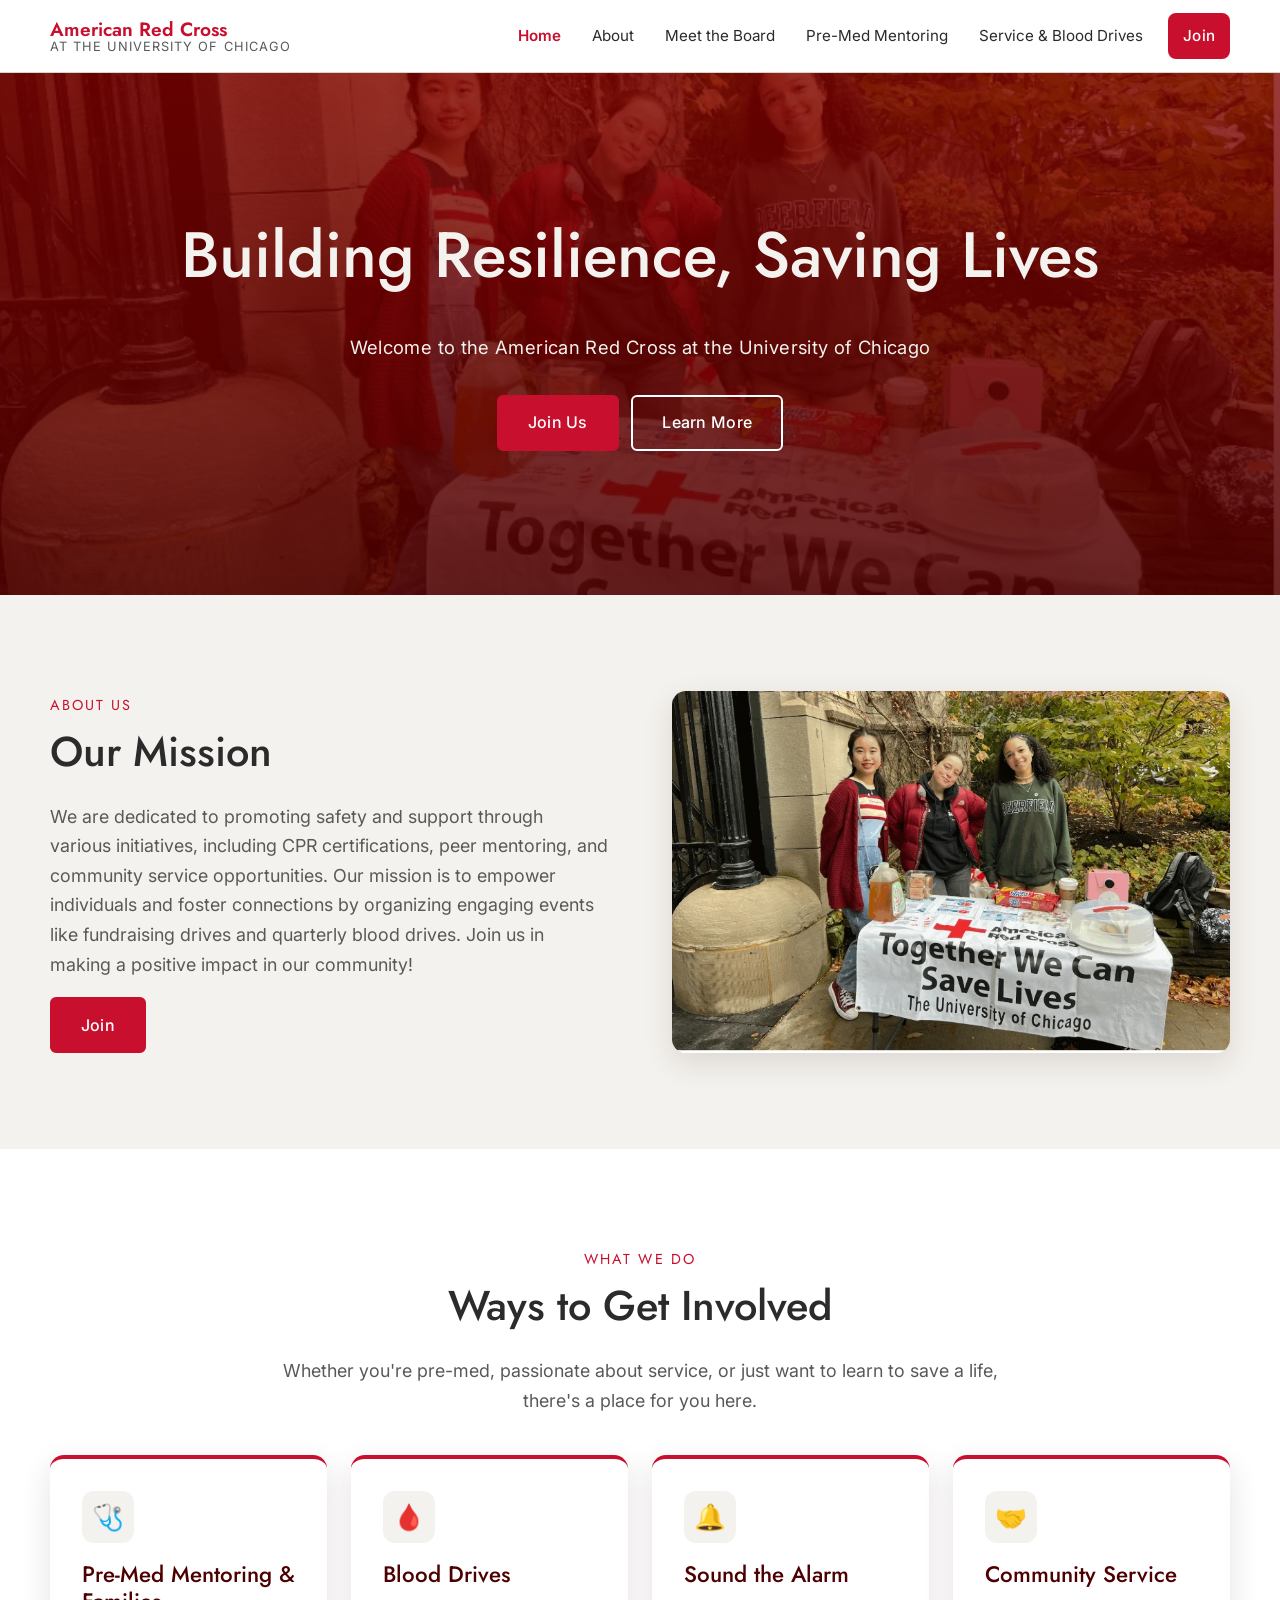
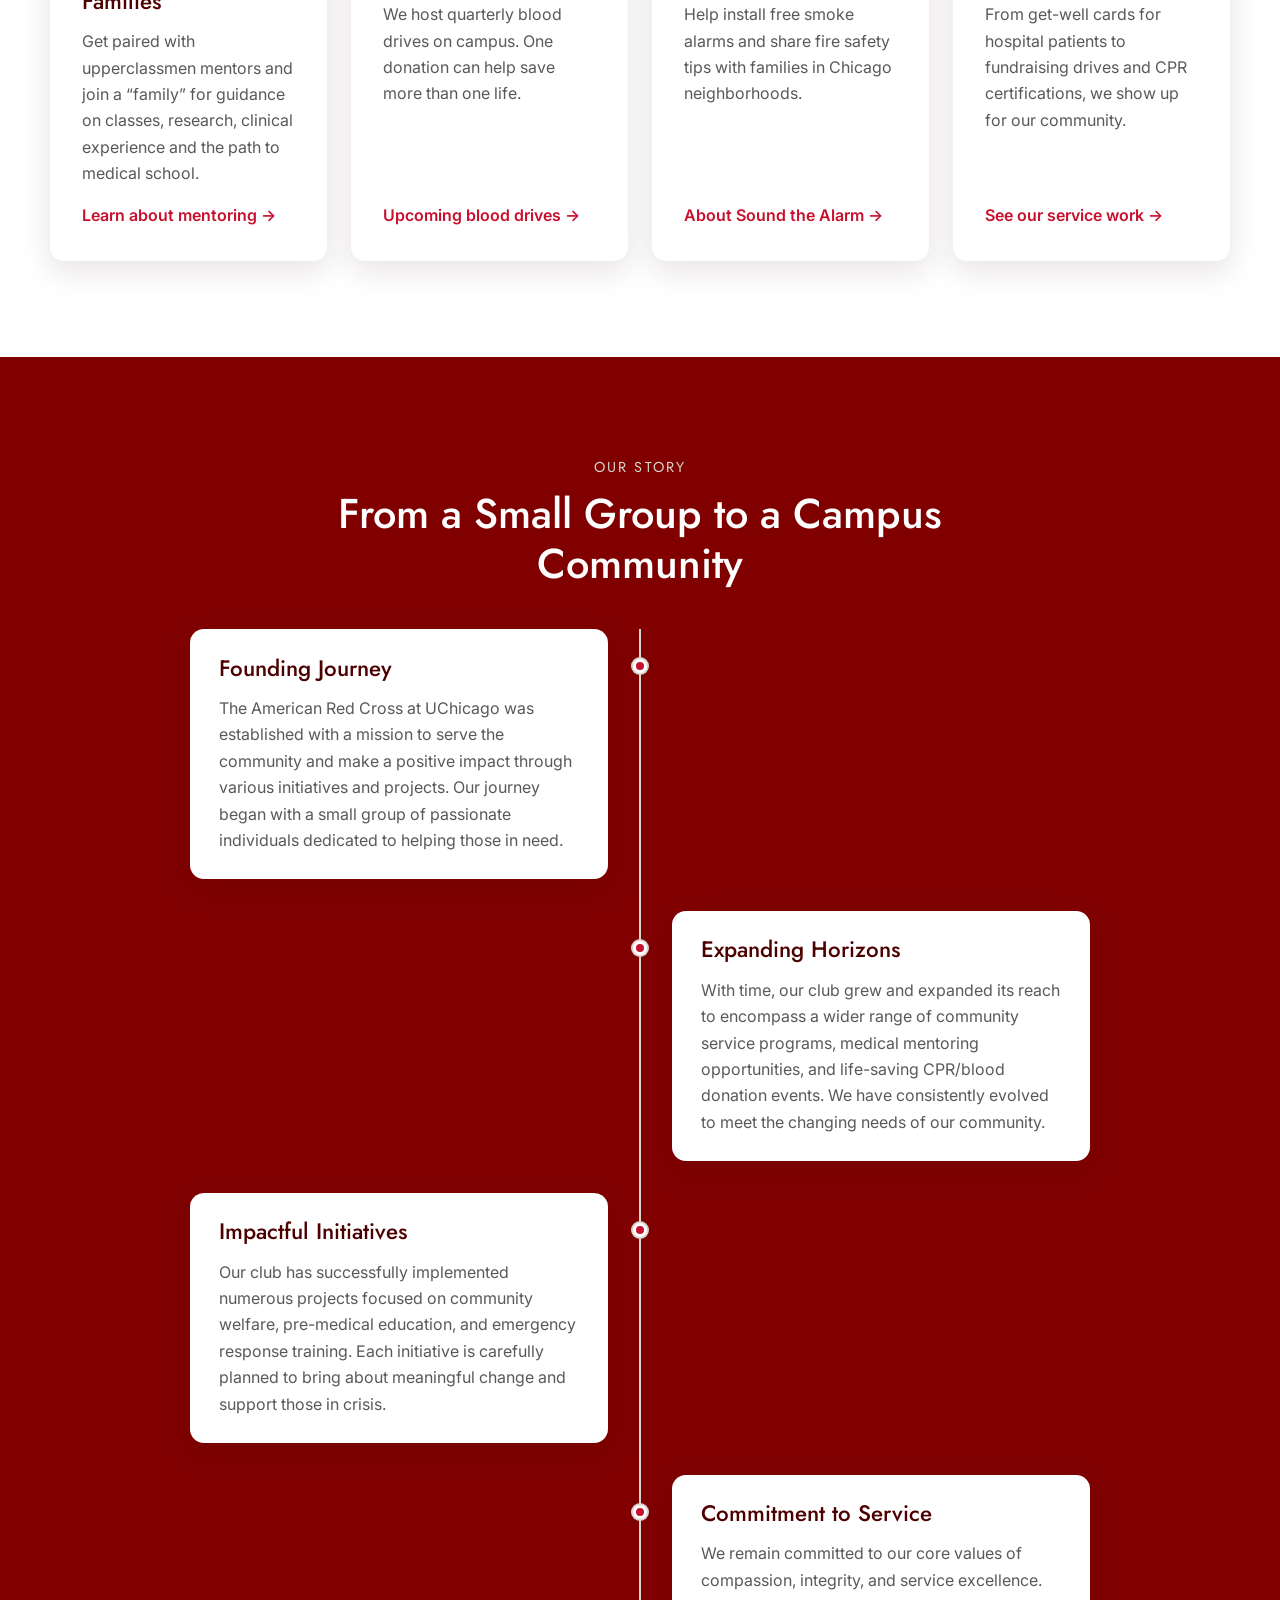
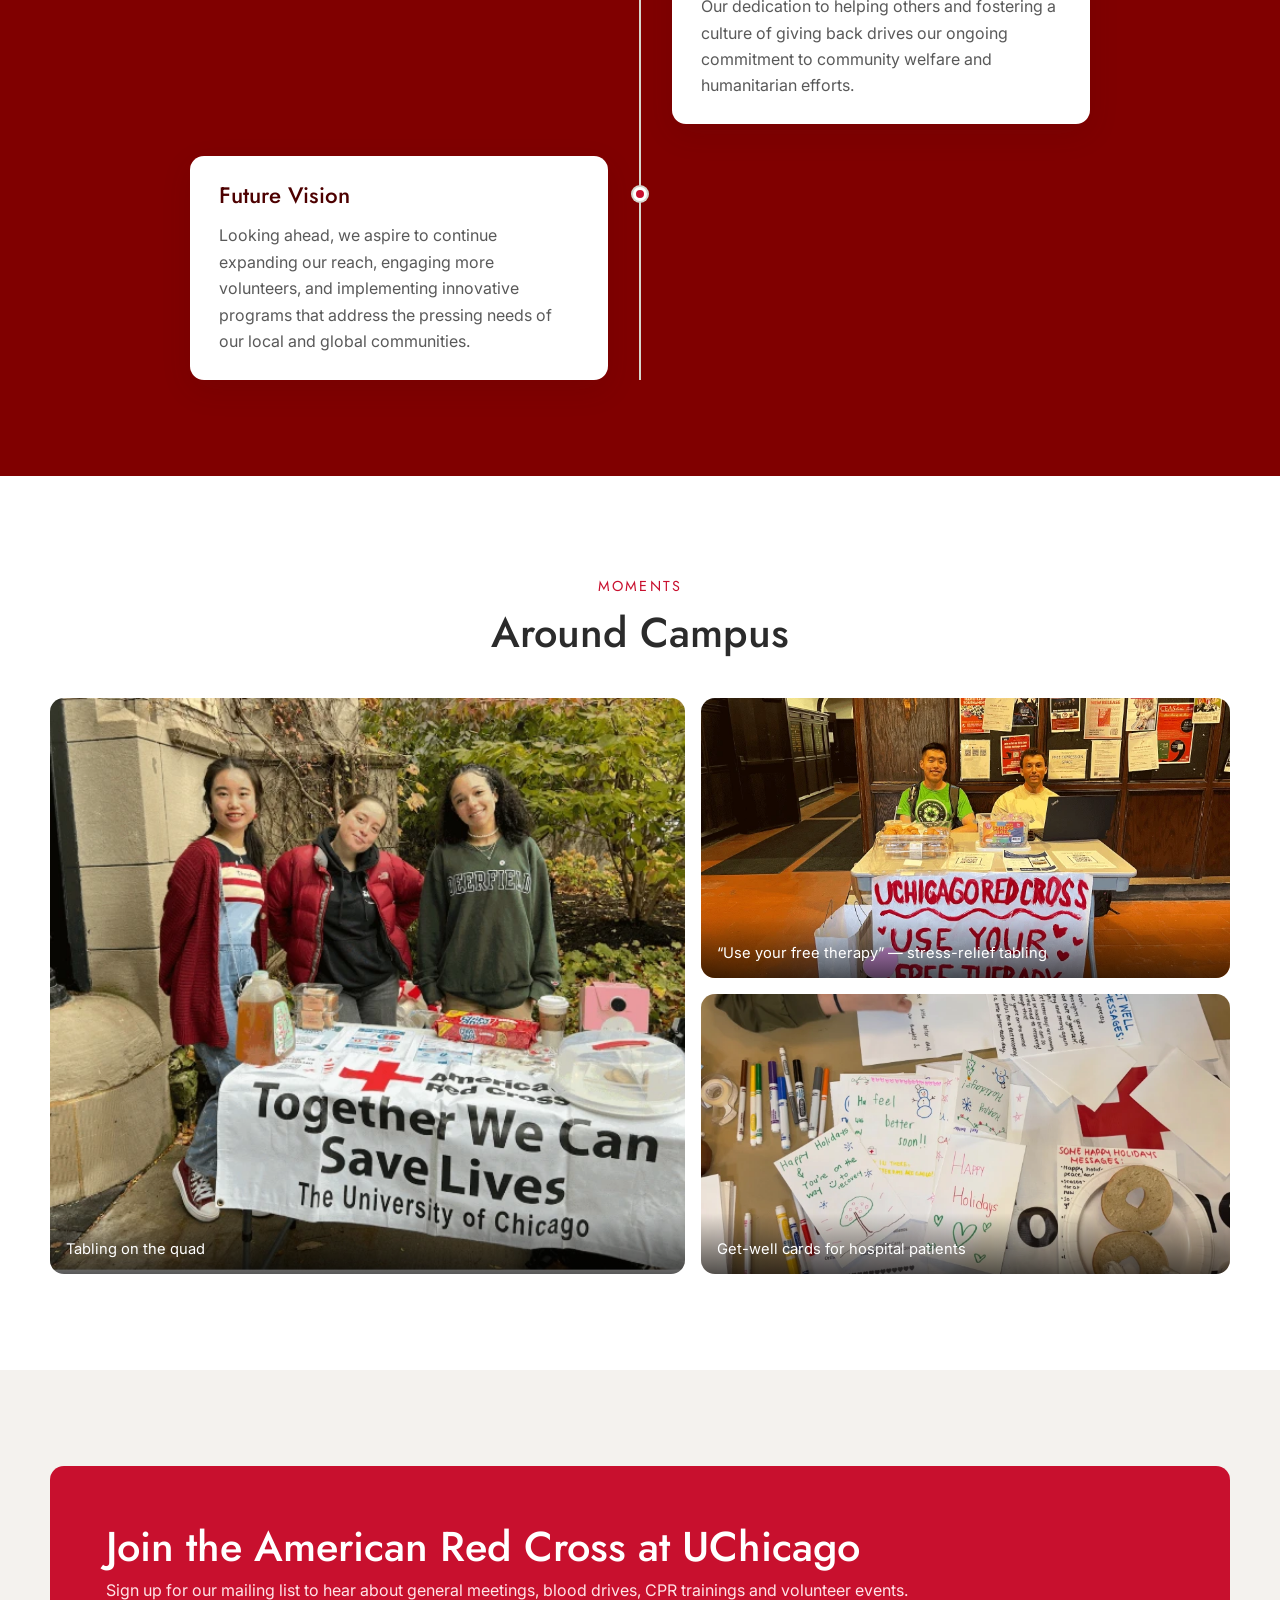
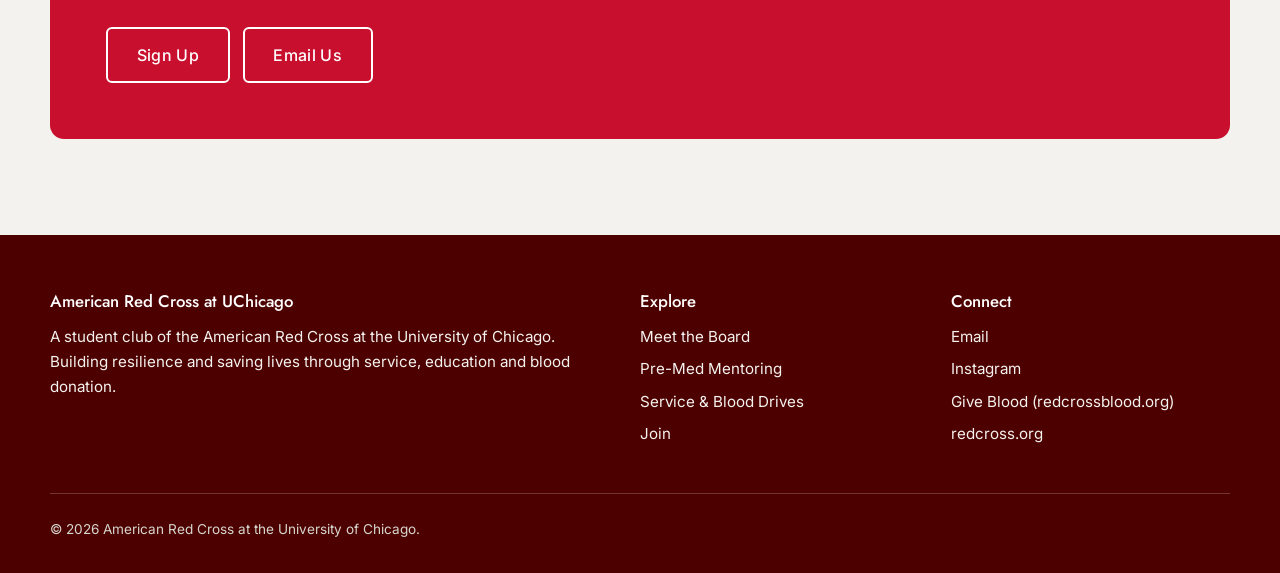
==== index.html @ e0be5a5a "Add American Red Cross at UChicago website Static multi-page site (home, meet the board, pre-med men" ====
<!DOCTYPE html>
<html lang="en">
<head>
  <meta charset="UTF-8" />
  <meta name="viewport" content="width=device-width, initial-scale=1.0" />
  <title>American Red Cross at UChicago | Building Resilience, Saving Lives</title>
  <meta name="description" content="The American Red Cross club at the University of Chicago: CPR certifications, pre-med mentoring, community service, blood drives and Sound the Alarm." />
  <link rel="preconnect" href="https://fonts.googleapis.com" />
  <link rel="preconnect" href="https://fonts.gstatic.com" crossorigin />
  <link href="https://fonts.googleapis.com/css2?family=Inter:wght@400;500;600;700&family=Jost:wght@400;500;600&display=swap" rel="stylesheet" />
  <link rel="stylesheet" href="assets/css/styles.css" />
</head>
<body>
  <a class="skip-link" href="#main">Skip to content</a>

  <header class="site-header">
    <nav class="container nav" aria-label="Main">
      <a class="brand" href="index.html">
        <span class="brand-top">American Red Cross</span>
        <span class="brand-bottom">at the University of Chicago</span>
      </a>
      <button class="nav-toggle" aria-expanded="false" aria-controls="nav-links" aria-label="Open menu">☰</button>
      <ul class="nav-links" id="nav-links">
        <li><a href="index.html" aria-current="page">Home</a></li>
        <li><a href="index.html#about">About</a></li>
        <li><a href="board.html">Meet the Board</a></li>
        <li><a href="mentoring.html">Pre-Med Mentoring</a></li>
        <li><a href="service.html">Service &amp; Blood Drives</a></li>
        <li><a class="btn" href="index.html#join">Join</a></li>
      </ul>
    </nav>
  </header>

  <main id="main">
    <!-- Hero -->
    <section class="hero">
      <div class="container">
        <h1>Building Resilience, Saving Lives</h1>
        <p>Welcome to the American Red Cross at the University of Chicago</p>
        <div class="btn-row">
          <a class="btn" href="#join">Join Us</a>
          <a class="btn btn-outline" href="#about">Learn More</a>
        </div>
      </div>
    </section>

    <!-- About / mission -->
    <section class="section section-cream" id="about">
      <div class="container split">
        <div class="reveal">
          <span class="eyebrow">About Us</span>
          <h2>Our Mission</h2>
          <p class="lead">
            We are dedicated to promoting safety and support through various initiatives, including
            CPR certifications, peer mentoring, and community service opportunities. Our mission is to
            empower individuals and foster connections by organizing engaging events like fundraising
            drives and quarterly blood drives. Join us in making a positive impact in our community!
          </p>
          <a class="btn" href="#join">Join</a>
        </div>
        <img class="photo reveal" src="assets/img/save-lives-table.webp"
             alt="Three club members smiling behind a table with a 'Together We Can Save Lives, The University of Chicago' Red Cross banner"
             width="820" height="526" />
      </div>
    </section>

    <!-- What we do -->
    <section class="section">
      <div class="container">
        <div class="section-head center reveal">
          <span class="eyebrow">What We Do</span>
          <h2>Ways to Get Involved</h2>
          <p class="lead">Whether you're pre-med, passionate about service, or just want to learn to save a life, there's a place for you here.</p>
        </div>
        <div class="cards">
          <article class="card reveal">
            <div class="card-icon" aria-hidden="true">🩺</div>
            <h3>Pre-Med Mentoring &amp; Families</h3>
            <p>Get paired with upperclassmen mentors and join a “family” for guidance on classes, research, clinical experience and the path to medical school.</p>
            <a class="card-link" href="mentoring.html">Learn about mentoring</a>
          </article>
          <article class="card reveal">
            <div class="card-icon" aria-hidden="true">🩸</div>
            <h3>Blood Drives</h3>
            <p>We host quarterly blood drives on campus. One donation can help save more than one life.</p>
            <a class="card-link" href="service.html#blood-drives">Upcoming blood drives</a>
          </article>
          <article class="card reveal">
            <div class="card-icon" aria-hidden="true">🔔</div>
            <h3>Sound the Alarm</h3>
            <p>Help install free smoke alarms and share fire safety tips with families in Chicago neighborhoods.</p>
            <a class="card-link" href="service.html#sound-the-alarm">About Sound the Alarm</a>
          </article>
          <article class="card reveal">
            <div class="card-icon" aria-hidden="true">🤝</div>
            <h3>Community Service</h3>
            <p>From get-well cards for hospital patients to fundraising drives and CPR certifications, we show up for our community.</p>
            <a class="card-link" href="service.html#community-service">See our service work</a>
          </article>
        </div>
      </div>
    </section>

    <!-- Story timeline -->
    <section class="section section-maroon">
      <div class="container">
        <div class="section-head center reveal">
          <span class="eyebrow">Our Story</span>
          <h2>From a Small Group to a Campus Community</h2>
        </div>
        <div class="timeline">
          <article class="timeline-item reveal">
            <h3>Founding Journey</h3>
            <p>The American Red Cross at UChicago was established with a mission to serve the community and make a positive impact through various initiatives and projects. Our journey began with a small group of passionate individuals dedicated to helping those in need.</p>
          </article>
          <article class="timeline-item reveal">
            <h3>Expanding Horizons</h3>
            <p>With time, our club grew and expanded its reach to encompass a wider range of community service programs, medical mentoring opportunities, and life-saving CPR/blood donation events. We have consistently evolved to meet the changing needs of our community.</p>
          </article>
          <article class="timeline-item reveal">
            <h3>Impactful Initiatives</h3>
            <p>Our club has successfully implemented numerous projects focused on community welfare, pre-medical education, and emergency response training. Each initiative is carefully planned to bring about meaningful change and support those in crisis.</p>
          </article>
          <article class="timeline-item reveal">
            <h3>Commitment to Service</h3>
            <p>We remain committed to our core values of compassion, integrity, and service excellence. Our dedication to helping others and fostering a culture of giving back drives our ongoing commitment to community welfare and humanitarian efforts.</p>
          </article>
          <article class="timeline-item reveal">
            <h3>Future Vision</h3>
            <p>Looking ahead, we aspire to continue expanding our reach, engaging more volunteers, and implementing innovative programs that address the pressing needs of our local and global communities.</p>
          </article>
        </div>
      </div>
    </section>

    <!-- Gallery -->
    <section class="section">
      <div class="container">
        <div class="section-head center reveal">
          <span class="eyebrow">Moments</span>
          <h2>Around Campus</h2>
        </div>
        <div class="gallery reveal">
          <figure>
            <img src="assets/img/save-lives-table.webp" alt="Club members tabling outside on the quad with a Red Cross banner" loading="lazy" width="820" height="526" />
            <figcaption>Tabling on the quad</figcaption>
          </figure>
          <figure>
            <img src="assets/img/free-therapy-table.webp" alt="Two members at a table with a hand-painted 'UChicago Red Cross: Use Your Free Therapy' sign" loading="lazy" width="786" height="596" />
            <figcaption>“Use your free therapy” — stress-relief tabling</figcaption>
          </figure>
          <figure>
            <img src="assets/img/get-well-cards.webp" alt="Handmade get-well and happy holidays cards spread across a table with markers" loading="lazy" width="794" height="592" />
            <figcaption>Get-well cards for hospital patients</figcaption>
          </figure>
        </div>
      </div>
    </section>

    <!-- Join -->
    <section class="section section-cream" id="join">
      <div class="container">
        <div class="cta reveal">
          <div>
            <h2>Join the American Red Cross at UChicago</h2>
            <p>Sign up for our mailing list to hear about general meetings, blood drives, CPR trainings and volunteer events.</p>
          </div>
          <div class="btn-row">
            <!-- TODO: replace # with your sign-up form link (e.g. Google Form) -->
            <a class="btn btn-outline" href="#">Sign Up</a>
            <!-- TODO: replace with your club email -->
            <a class="btn btn-outline" href="mailto:CLUB-EMAIL@uchicago.edu">Email Us</a>
          </div>
        </div>
      </div>
    </section>
  </main>

  <footer class="site-footer">
    <div class="container">
      <div class="footer-grid">
        <div>
          <h4>American Red Cross at UChicago</h4>
          <p>A student club of the American Red Cross at the University of Chicago. Building resilience and saving lives through service, education and blood donation.</p>
        </div>
        <div>
          <h4>Explore</h4>
          <ul>
            <li><a href="board.html">Meet the Board</a></li>
            <li><a href="mentoring.html">Pre-Med Mentoring</a></li>
            <li><a href="service.html">Service &amp; Blood Drives</a></li>
            <li><a href="index.html#join">Join</a></li>
          </ul>
        </div>
        <div>
          <h4>Connect</h4>
          <ul>
            <!-- TODO: fill in your real links -->
            <li><a href="mailto:CLUB-EMAIL@uchicago.edu">Email</a></li>
            <li><a href="https://www.instagram.com/">Instagram</a></li>
            <li><a href="https://www.redcrossblood.org/">Give Blood (redcrossblood.org)</a></li>
            <li><a href="https://www.redcross.org/">redcross.org</a></li>
          </ul>
        </div>
      </div>
      <div class="footer-bottom">
        © <span id="year"></span> American Red Cross at the University of Chicago.
      </div>
    </div>
  </footer>

  <script src="assets/js/main.js"></script>
</body>
</html>
---- assets/css/styles.css ----
/* ==========================================================================
   American Red Cross at UChicago — site styles
   Palette: UChicago maroon + American Red Cross red on warm neutrals
   ========================================================================== */

:root {
  /* American Red Cross red (slightly deepened from #ED1B2E so white text passes WCAG AA) */
  --red: #c8102e;
  --red-dark: #9e0b22;
  /* UChicago maroon (#800000) and neutrals */
  --maroon: #800000;
  --maroon-dark: #4d0000;
  --cream: #f4f2ee;
  --stone: #d6d6ce;
  --ink: #2b2b2b;
  --muted: #595959;
  --white: #ffffff;

  --font-head: "Jost", "Futura", "Century Gothic", system-ui, sans-serif;
  --font-body: "Inter", system-ui, -apple-system, "Segoe UI", sans-serif;

  --max: 1180px;
  --radius: 14px;
  --shadow: 0 10px 30px rgba(60, 20, 20, 0.12);
}

*,
*::before,
*::after { box-sizing: border-box; }

html { scroll-behavior: smooth; }

body {
  margin: 0;
  font-family: var(--font-body);
  color: var(--ink);
  background: var(--white);
  line-height: 1.65;
  -webkit-font-smoothing: antialiased;
}

img { max-width: 100%; display: block; }

a { color: var(--red); }
a:hover { color: var(--red-dark); }

h1, h2, h3, h4 {
  font-family: var(--font-head);
  font-weight: 500;
  line-height: 1.2;
  margin: 0 0 0.6em;
}

h1 { font-size: clamp(2.3rem, 5.5vw, 4rem); }
h2 { font-size: clamp(1.8rem, 3.6vw, 2.6rem); }
h3 { font-size: 1.4rem; }

p { margin: 0 0 1em; }

.container {
  width: min(100% - 2.5rem, var(--max));
  margin-inline: auto;
}

.skip-link {
  position: absolute;
  left: -999px;
  top: 0;
  background: var(--red);
  color: var(--white);
  padding: 0.6rem 1rem;
  z-index: 100;
}
.skip-link:focus { left: 1rem; }

/* ---------- Header / nav ---------- */

.site-header {
  position: sticky;
  top: 0;
  z-index: 50;
  background: rgba(255, 255, 255, 0.96);
  backdrop-filter: blur(8px);
  border-bottom: 1px solid var(--stone);
}

.nav {
  display: flex;
  align-items: center;
  justify-content: space-between;
  gap: 1rem;
  min-height: 72px;
}

.brand {
  display: flex;
  flex-direction: column;
  text-decoration: none;
  color: var(--ink);
  line-height: 1.15;
}
.brand-top {
  font-family: var(--font-head);
  font-size: 1.2rem;
  font-weight: 600;
  color: var(--red);
}
.brand-bottom {
  font-size: 0.8rem;
  letter-spacing: 0.08em;
  text-transform: uppercase;
  color: var(--muted);
}

.nav-links {
  display: flex;
  align-items: center;
  gap: 0.35rem;
  list-style: none;
  margin: 0;
  padding: 0;
}
.nav-links a {
  display: block;
  padding: 0.5rem 0.8rem;
  border-radius: 8px;
  color: var(--ink);
  text-decoration: none;
  font-size: 0.95rem;
}
.nav-links a:hover { background: var(--cream); color: var(--ink); }
.nav-links a[aria-current="page"] { color: var(--red); font-weight: 600; }
.nav-links .btn { margin-left: 0.4rem; }

.nav-toggle {
  display: none;
  background: none;
  border: 1px solid var(--stone);
  border-radius: 8px;
  padding: 0.5rem 0.7rem;
  font-size: 1.2rem;
  cursor: pointer;
  color: var(--ink);
}

@media (max-width: 900px) {
  .nav-toggle { display: block; }
  .nav-links {
    display: none;
    position: absolute;
    top: 72px;
    left: 0;
    right: 0;
    flex-direction: column;
    align-items: stretch;
    background: var(--white);
    border-bottom: 1px solid var(--stone);
    padding: 0.75rem 1.25rem 1.25rem;
    box-shadow: var(--shadow);
  }
  .nav-links.open { display: flex; }
  .nav-links .btn { margin: 0.5rem 0 0; text-align: center; }
}

/* ---------- Buttons ---------- */

.btn {
  display: inline-block;
  background: var(--red);
  color: var(--white) !important;
  text-decoration: none;
  padding: 0.8rem 1.8rem;
  border-radius: 6px;
  font-weight: 500;
  letter-spacing: 0.02em;
  border: 2px solid var(--red);
  transition: background 0.2s, transform 0.2s;
}
.btn:hover { background: var(--red-dark); border-color: var(--red-dark); transform: translateY(-1px); }

.btn-outline {
  background: transparent;
  color: var(--white) !important;
  border-color: var(--white);
}
.btn-outline:hover { background: var(--white); color: var(--ink) !important; border-color: var(--white); }

.btn-row { display: flex; flex-wrap: wrap; gap: 0.8rem; }

/* ---------- Hero ---------- */

.hero {
  position: relative;
  color: var(--cream);
  text-align: center;
  padding: clamp(5rem, 12vw, 9rem) 0;
  background:
    linear-gradient(rgba(128, 0, 0, 0.78), rgba(80, 0, 0, 0.86)),
    url("../img/save-lives-table.webp") center 40% / cover no-repeat;
}
.hero h1 { color: var(--cream); }
.hero p {
  font-size: 1.15rem;
  max-width: 640px;
  margin: 0 auto 2rem;
  letter-spacing: 0.02em;
}
.hero .btn-row { justify-content: center; }

.page-hero {
  background: var(--maroon);
  color: var(--cream);
  padding: clamp(3.5rem, 8vw, 5.5rem) 0;
  text-align: center;
}
.page-hero h1 { color: var(--cream); margin-bottom: 0.3em; }
.page-hero p { max-width: 680px; margin: 0 auto; font-size: 1.1rem; }

/* ---------- Sections ---------- */

.section { padding: clamp(3.5rem, 8vw, 6rem) 0; }
.section-cream { background: var(--cream); }
.section-maroon { background: var(--maroon); color: var(--white); }
.section-maroon h2, .section-maroon h3 { color: var(--white); }

.eyebrow {
  display: inline-block;
  font-family: var(--font-head);
  font-size: 0.9rem;
  letter-spacing: 0.14em;
  text-transform: uppercase;
  color: var(--red);
  margin-bottom: 0.6rem;
}
.section-maroon .eyebrow { color: var(--stone); }

.section-head { max-width: 720px; margin-bottom: 2.5rem; }
.section-head.center { text-align: center; margin-inline: auto; }

.lead { font-size: 1.12rem; color: var(--muted); }
.section-maroon .lead { color: var(--cream); }

.split {
  display: grid;
  grid-template-columns: 1fr 1fr;
  gap: clamp(2rem, 5vw, 4.5rem);
  align-items: center;
}
.split.reverse > :first-child { order: 2; }

@media (max-width: 820px) {
  .split { grid-template-columns: 1fr; }
  .split.reverse > :first-child { order: 0; }
}

.photo {
  border-radius: var(--radius);
  box-shadow: var(--shadow);
  width: 100%;
  height: 100%;
  max-height: 520px;
  object-fit: cover;
}

/* ---------- Story timeline ---------- */

.timeline {
  position: relative;
  display: grid;
  gap: 2rem;
  max-width: 900px;
  margin: 0 auto;
}
.timeline::before {
  content: "";
  position: absolute;
  left: 50%;
  top: 0;
  bottom: 0;
  width: 2px;
  background: var(--stone);
  transform: translateX(-50%);
}
.timeline-item {
  position: relative;
  width: calc(50% - 2rem);
  background: var(--white);
  color: var(--ink);
  padding: 1.6rem 1.8rem;
  border-radius: var(--radius);
  box-shadow: var(--shadow);
}
.timeline-item:nth-child(even) { margin-left: auto; }
.timeline-item::after {
  content: "";
  position: absolute;
  top: 1.9rem;
  width: 14px;
  height: 14px;
  border-radius: 50%;
  background: var(--red);
  border: 3px solid var(--white);
  box-shadow: 0 0 0 2px var(--stone);
}
.timeline-item:nth-child(odd)::after { right: calc(-2rem - 7px); }
.timeline-item:nth-child(even)::after { left: calc(-2rem - 7px); }
.timeline-item h3 { color: var(--maroon-dark); }
.timeline-item p { margin: 0; color: var(--muted); }

@media (max-width: 720px) {
  .timeline::before { left: 8px; }
  .timeline-item { width: auto; margin-left: 2rem !important; }
  .timeline-item::after { left: calc(-2rem - 1px) !important; right: auto !important; }
}

/* ---------- Cards ---------- */

.cards {
  display: grid;
  grid-template-columns: repeat(auto-fit, minmax(250px, 1fr));
  gap: 1.5rem;
}

.card {
  background: var(--white);
  border-radius: var(--radius);
  box-shadow: var(--shadow);
  padding: 2rem;
  display: flex;
  flex-direction: column;
  border-top: 4px solid var(--red);
}
.card h3 { color: var(--maroon-dark); }
.card p { color: var(--muted); }
.card .card-link {
  margin-top: auto;
  font-weight: 600;
  text-decoration: none;
}
.card .card-link::after { content: " →"; }

.card-icon {
  width: 52px;
  height: 52px;
  border-radius: 12px;
  background: var(--cream);
  display: grid;
  place-items: center;
  font-size: 1.6rem;
  margin-bottom: 1.1rem;
}

/* ---------- Stats strip ---------- */

.stats {
  display: grid;
  grid-template-columns: repeat(auto-fit, minmax(180px, 1fr));
  gap: 1.5rem;
  text-align: center;
}
.stat-num {
  font-family: var(--font-head);
  font-size: 2.6rem;
  font-weight: 500;
  color: var(--white);
  line-height: 1;
}
.stat-label { color: var(--cream); margin-top: 0.4rem; }

/* ---------- Gallery ---------- */

.gallery {
  display: grid;
  grid-template-columns: 1.2fr 1fr;
  grid-template-rows: repeat(2, clamp(200px, 26vw, 280px));
  gap: 1rem;
}
.gallery figure { margin: 0; position: relative; overflow: hidden; border-radius: var(--radius); }
.gallery figure:first-child { grid-row: span 2; }
.gallery img { width: 100%; height: 100%; object-fit: cover; transition: transform 0.4s; }
.gallery figure:hover img { transform: scale(1.04); }
.gallery figcaption {
  position: absolute;
  inset: auto 0 0 0;
  padding: 1.5rem 1rem 0.8rem;
  color: var(--white);
  font-size: 0.92rem;
  background: linear-gradient(transparent, rgba(0, 0, 0, 0.65));
}

@media (max-width: 720px) {
  .gallery { grid-template-columns: 1fr; grid-template-rows: none; grid-auto-rows: 260px; }
  .gallery figure:first-child { grid-row: auto; }
}

/* ---------- Board ---------- */

.board-grid {
  display: grid;
  grid-template-columns: repeat(auto-fill, minmax(230px, 1fr));
  gap: 1.75rem;
}
.member {
  background: var(--white);
  border-radius: var(--radius);
  box-shadow: var(--shadow);
  overflow: hidden;
  text-align: center;
}
.member-photo {
  aspect-ratio: 1 / 1;
  background: var(--cream);
  display: grid;
  place-items: center;
  font-family: var(--font-head);
  font-size: 3rem;
  color: var(--maroon);
}
.member-photo img { width: 100%; height: 100%; object-fit: cover; }
.member-body { padding: 1.3rem 1.2rem 1.6rem; }
.member-body h3 { margin-bottom: 0.2rem; font-size: 1.25rem; color: var(--ink); }
.member-role {
  color: var(--red);
  font-weight: 600;
  font-size: 0.9rem;
  letter-spacing: 0.04em;
  text-transform: uppercase;
  margin-bottom: 0.7rem;
}
.member-meta { font-size: 0.9rem; color: var(--muted); margin: 0; }

/* ---------- Lists / steps ---------- */

.checklist { list-style: none; padding: 0; margin: 0 0 1.5rem; }
.checklist li {
  position: relative;
  padding-left: 1.9rem;
  margin-bottom: 0.7rem;
}
.checklist li::before {
  content: "✓";
  position: absolute;
  left: 0;
  top: 0;
  color: var(--red);
  font-weight: 700;
}

.steps {
  counter-reset: step;
  display: grid;
  grid-template-columns: repeat(auto-fit, minmax(220px, 1fr));
  gap: 1.5rem;
  list-style: none;
  padding: 0;
  margin: 0;
}
.steps li {
  counter-increment: step;
  background: var(--white);
  border-radius: var(--radius);
  padding: 1.6rem;
  box-shadow: var(--shadow);
}
.steps li::before {
  content: counter(step);
  display: grid;
  place-items: center;
  width: 38px;
  height: 38px;
  border-radius: 50%;
  background: var(--red);
  color: var(--white);
  font-weight: 700;
  margin-bottom: 0.9rem;
}
.steps h3 { font-size: 1.15rem; margin-bottom: 0.4rem; color: var(--maroon-dark); }
.steps p { margin: 0; color: var(--muted); }

/* ---------- In-page subnav ---------- */

.subnav {
  background: var(--cream);
  border-bottom: 1px solid var(--stone);
}
.subnav ul {
  display: flex;
  flex-wrap: wrap;
  justify-content: center;
  gap: 0.5rem;
  list-style: none;
  margin: 0;
  padding: 0.9rem 0;
}
.subnav a {
  display: block;
  padding: 0.45rem 1rem;
  border-radius: 999px;
  background: var(--white);
  color: var(--ink);
  text-decoration: none;
  font-size: 0.92rem;
}
.subnav a:hover { background: var(--red); color: var(--white); }

/* ---------- Callout / CTA ---------- */

.cta {
  background: var(--red);
  color: var(--white);
  border-radius: var(--radius);
  padding: clamp(2rem, 5vw, 3.5rem);
  display: flex;
  flex-wrap: wrap;
  align-items: center;
  justify-content: space-between;
  gap: 1.5rem;
}
.cta h2 { color: var(--white); margin-bottom: 0.3rem; }
.cta p { margin: 0; color: #ffe3e7; }

.note {
  background: var(--cream);
  border-left: 4px solid var(--maroon);
  padding: 1rem 1.2rem;
  border-radius: 0 8px 8px 0;
  color: var(--muted);
  font-size: 0.95rem;
}

/* ---------- Footer ---------- */

.site-footer {
  background: var(--maroon-dark);
  color: var(--cream);
  padding: 3.5rem 0 2rem;
  font-size: 0.95rem;
}
.footer-grid {
  display: grid;
  grid-template-columns: 2fr 1fr 1fr;
  gap: 2rem;
  margin-bottom: 2.5rem;
}
.site-footer h4 { color: var(--white); font-size: 1.05rem; margin-bottom: 0.8rem; }
.site-footer ul { list-style: none; margin: 0; padding: 0; }
.site-footer li { margin-bottom: 0.45rem; }
.site-footer a { color: var(--cream); text-decoration: none; }
.site-footer a:hover { color: var(--white); text-decoration: underline; }
.footer-bottom {
  border-top: 1px solid rgba(255, 255, 255, 0.2);
  padding-top: 1.5rem;
  font-size: 0.85rem;
  color: var(--stone);
}

@media (max-width: 720px) {
  .footer-grid { grid-template-columns: 1fr; }
}

/* ---------- Reveal-on-scroll ---------- */

.reveal { opacity: 0; transform: translateY(18px); transition: opacity 0.6s, transform 0.6s; }
.reveal.visible { opacity: 1; transform: none; }

@media (prefers-reduced-motion: reduce) {
  html { scroll-behavior: auto; }
  .reveal { opacity: 1; transform: none; transition: none; }
  .gallery img, .btn { transition: none; }
}
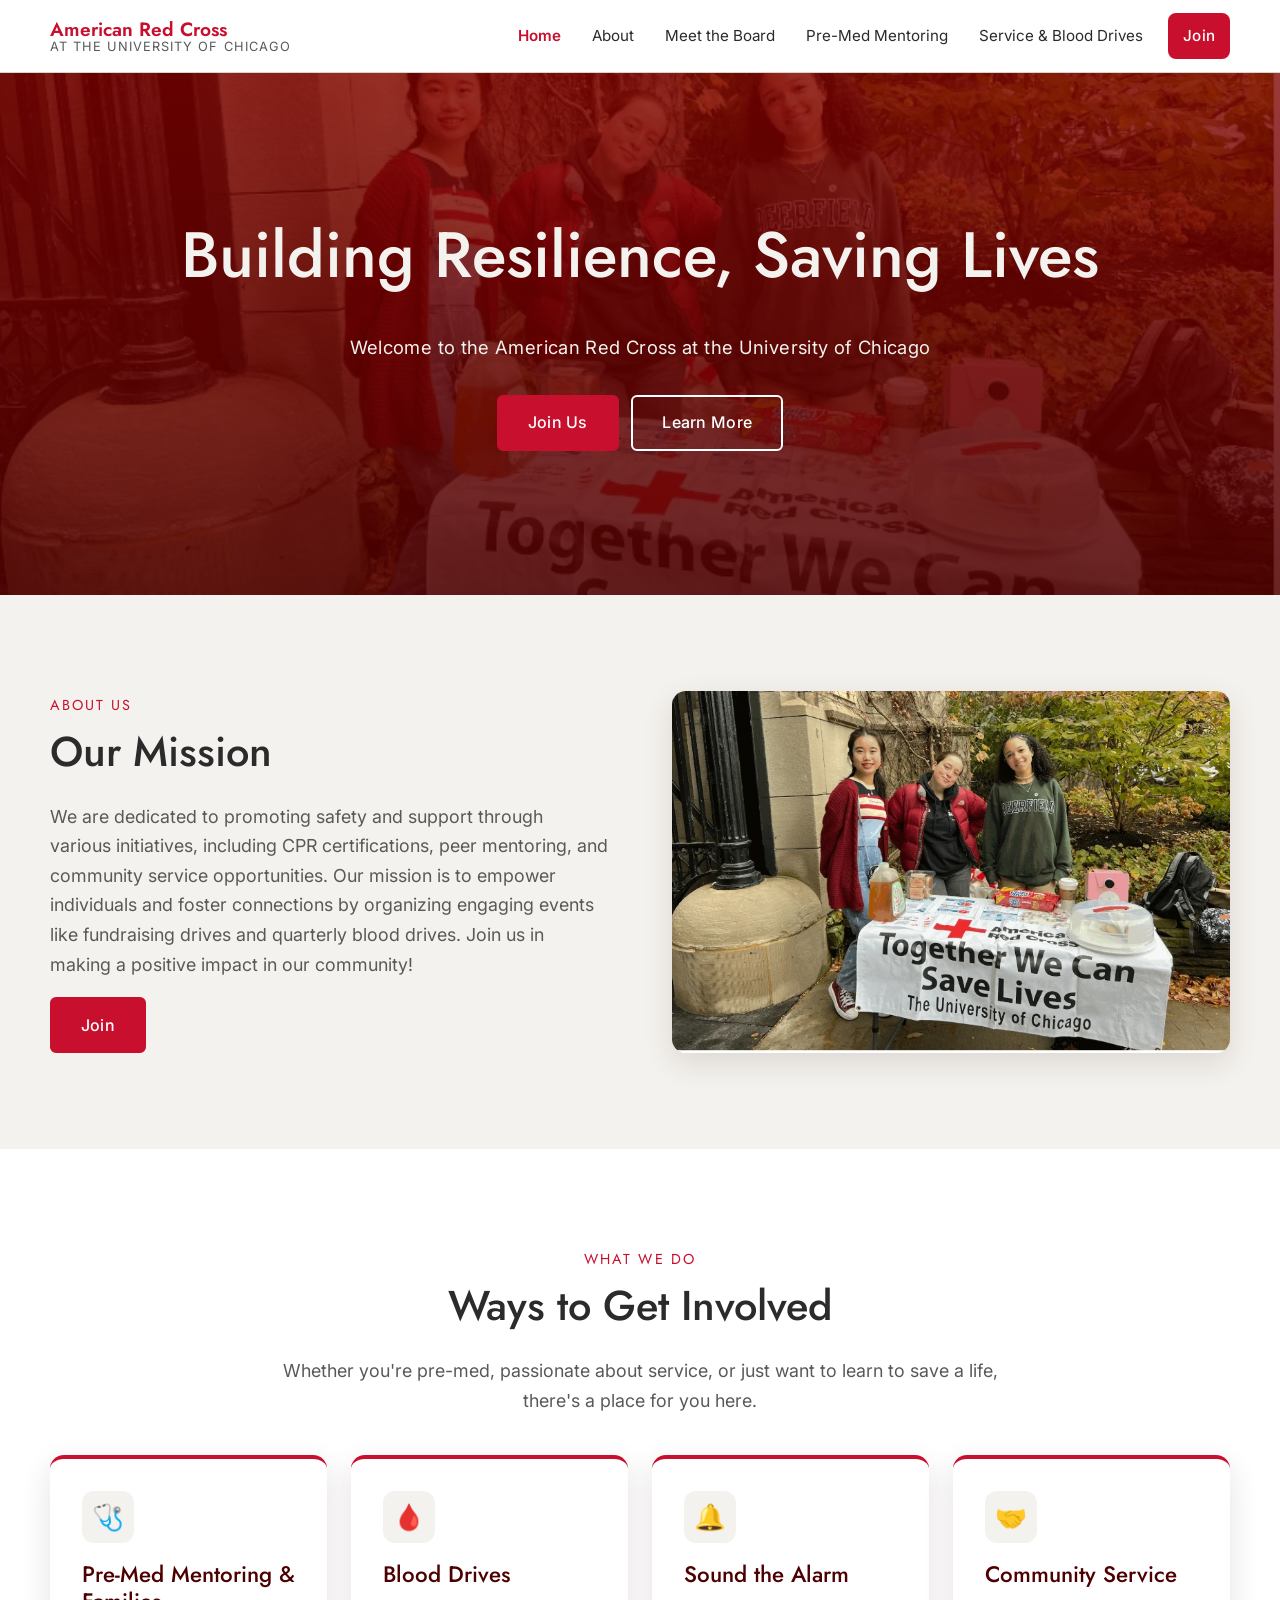
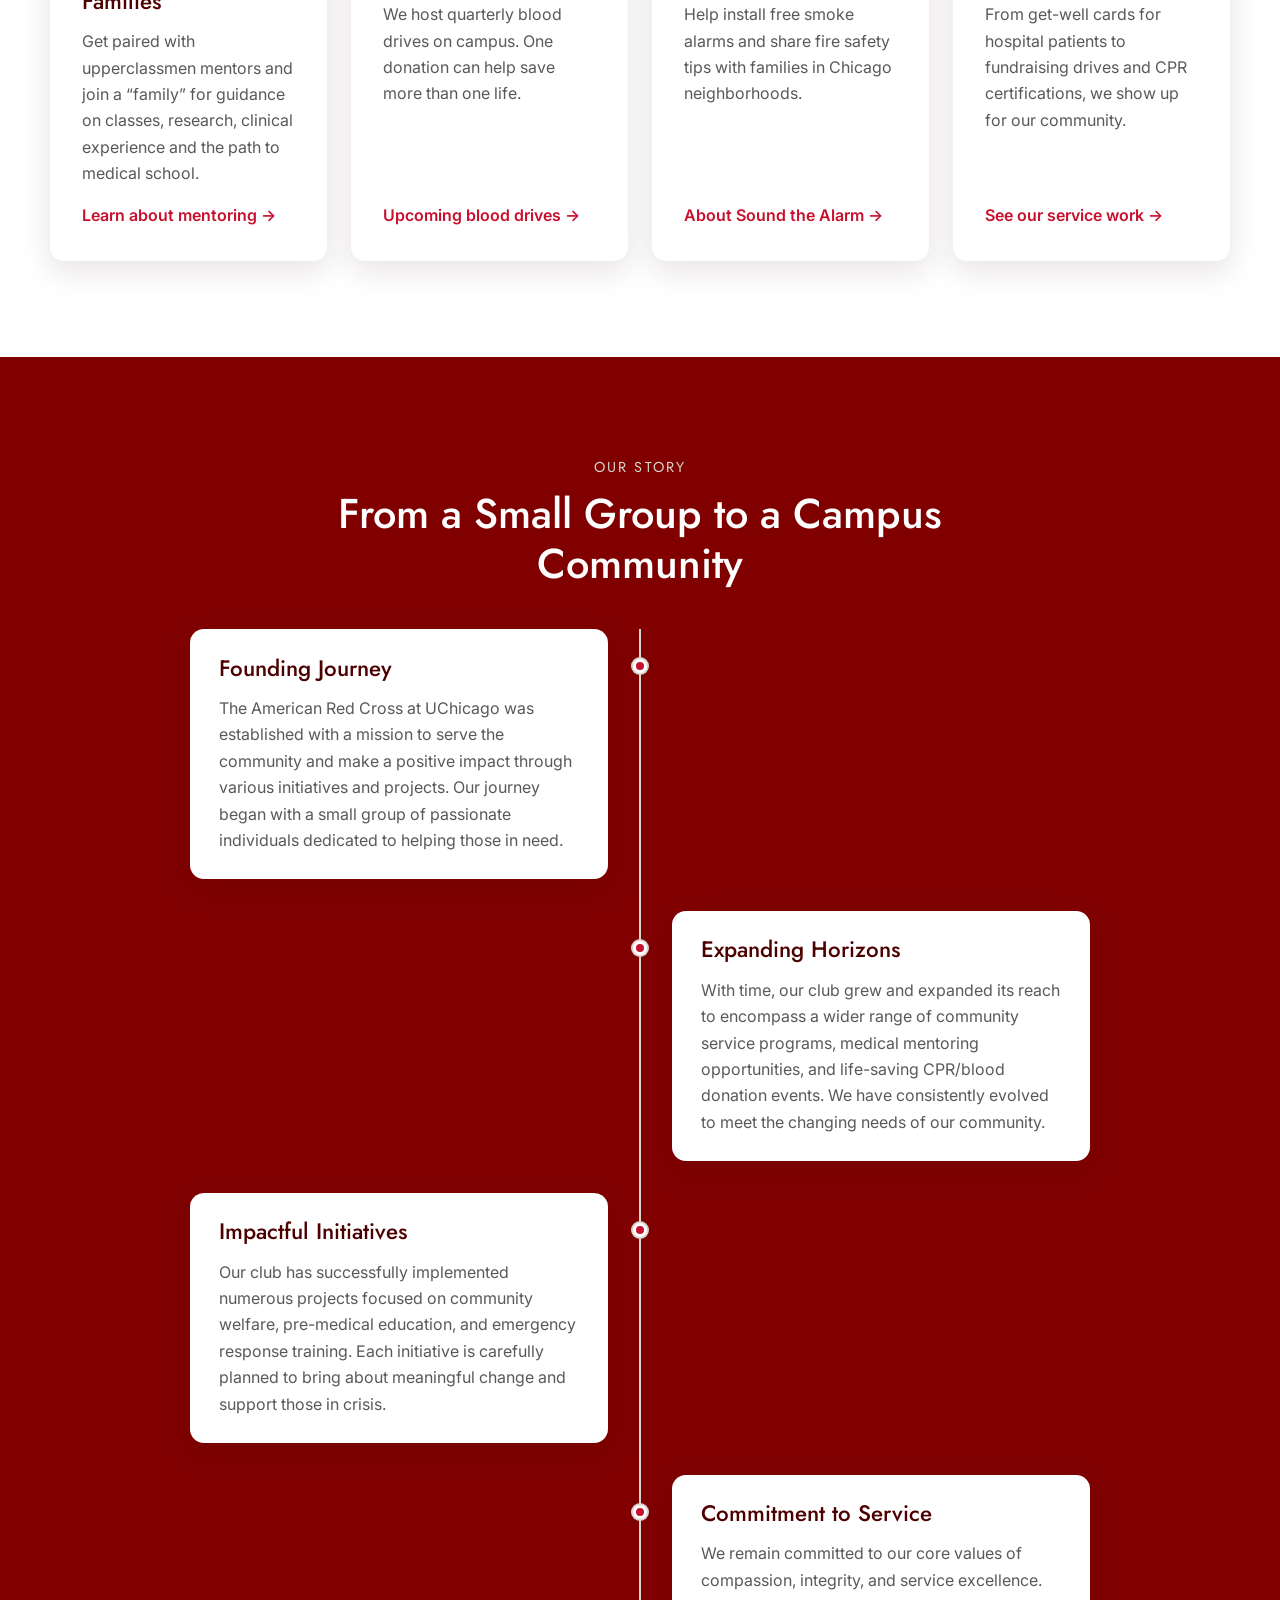
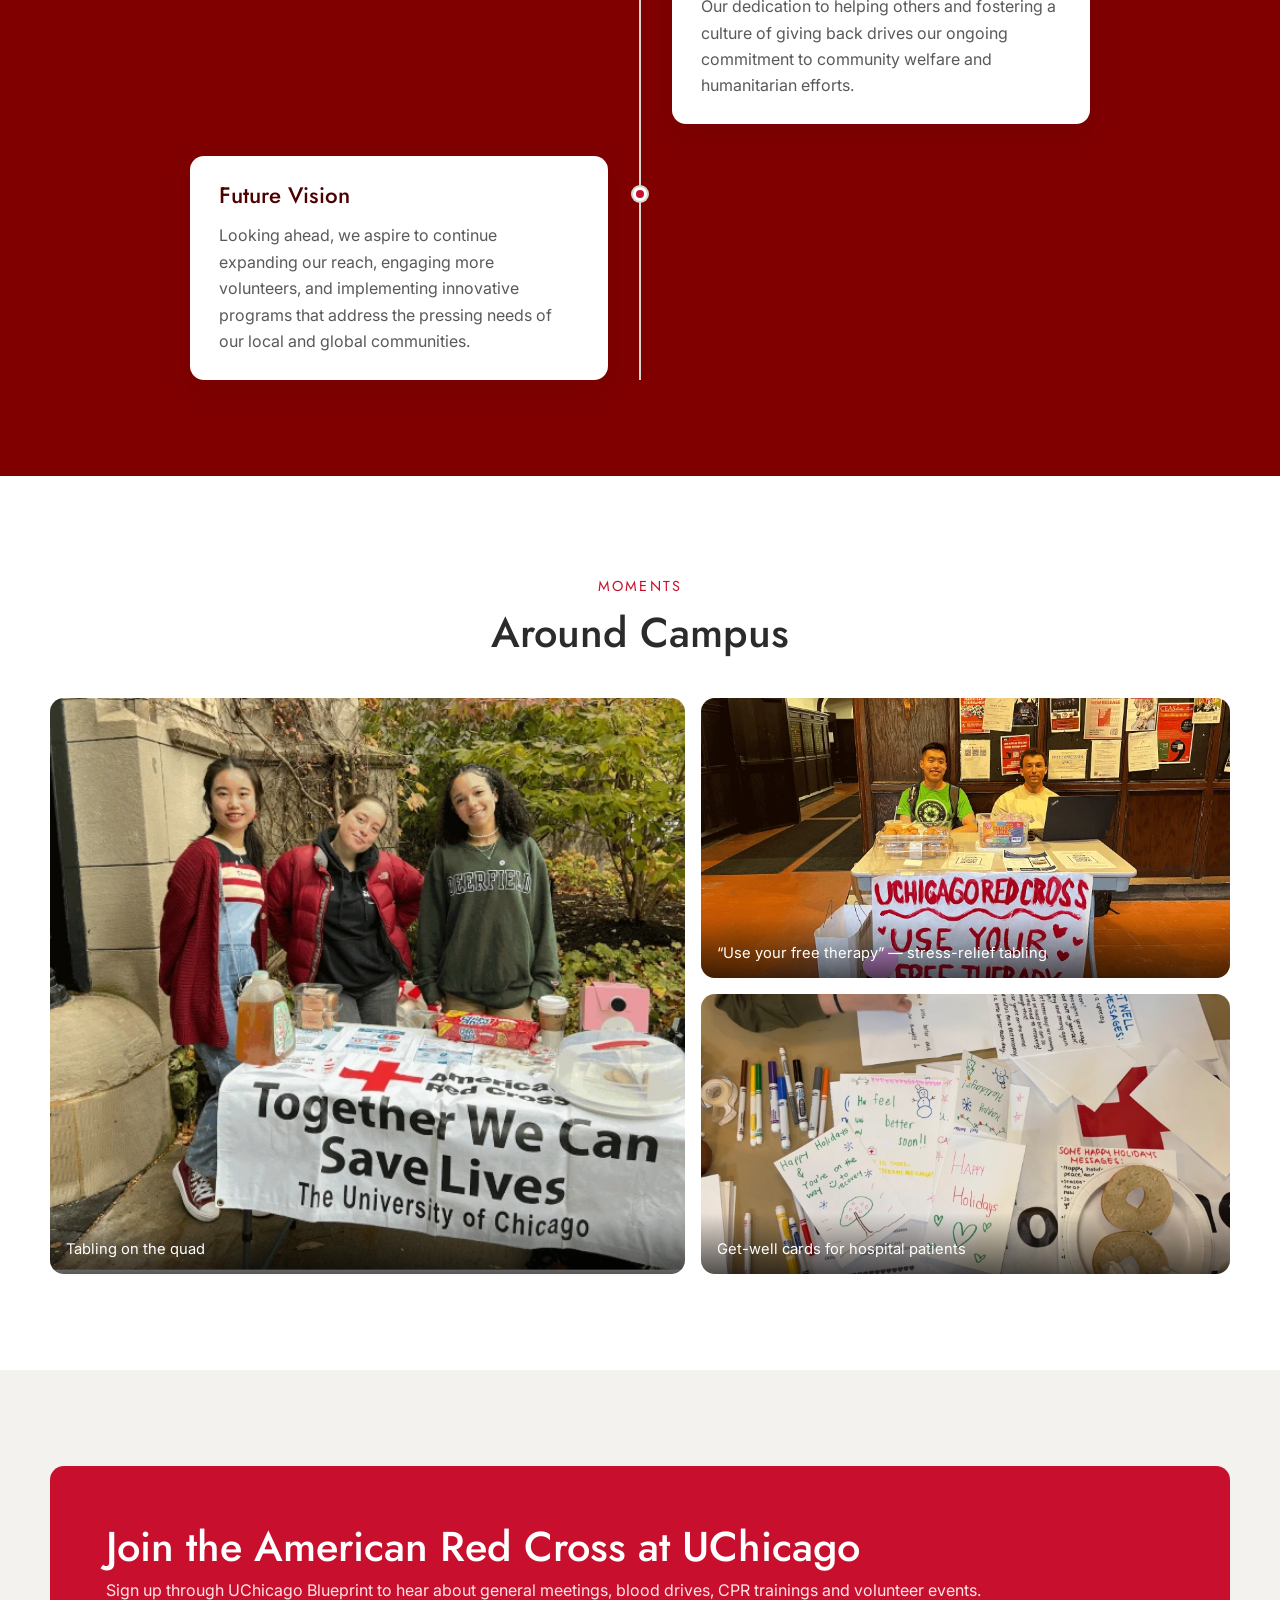
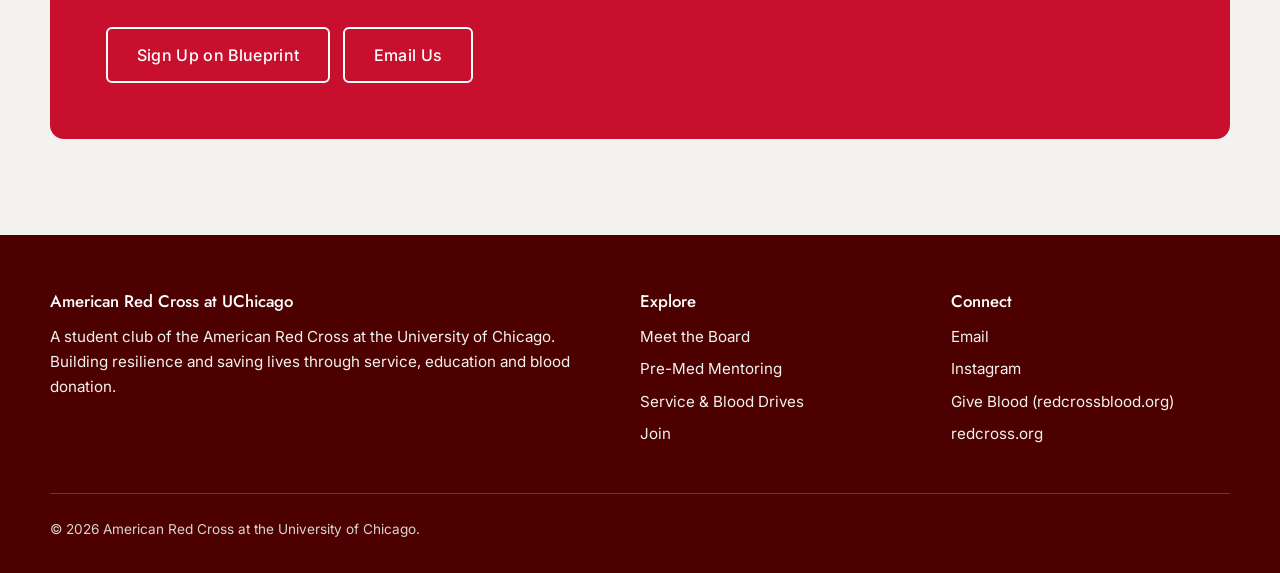
==== commit 4358b789: "Add club email and Blueprint sign-up link Co-Authored-By: Claude Opus 5.5 <noreply@anthropic.com> Cl" ====
--- a/index.html
+++ b/index.html
@@ -163,13 +163,12 @@
         <div class="cta reveal">
           <div>
             <h2>Join the American Red Cross at UChicago</h2>
-            <p>Sign up for our mailing list to hear about general meetings, blood drives, CPR trainings and volunteer events.</p>
+            <p>Sign up through UChicago Blueprint to hear about general meetings, blood drives, CPR trainings and volunteer events.</p>
           </div>
           <div class="btn-row">
-            <!-- TODO: replace # with your sign-up form link (e.g. Google Form) -->
-            <a class="btn btn-outline" href="#">Sign Up</a>
-            <!-- TODO: replace with your club email -->
-            <a class="btn btn-outline" href="mailto:CLUB-EMAIL@uchicago.edu">Email Us</a>
+            <!-- TODO: swap in the direct link to our club page on Blueprint -->
+            <a class="btn btn-outline" href="https://blueprint.uchicago.edu/">Sign Up on Blueprint</a>
+            <a class="btn btn-outline" href="mailto:americanredcrossofuchicago@gmail.com">Email Us</a>
           </div>
         </div>
       </div>
@@ -195,8 +194,8 @@
         <div>
           <h4>Connect</h4>
           <ul>
-            <!-- TODO: fill in your real links -->
-            <li><a href="mailto:CLUB-EMAIL@uchicago.edu">Email</a></li>
+            <!-- TODO: fill in Instagram link -->
+            <li><a href="mailto:americanredcrossofuchicago@gmail.com">Email</a></li>
             <li><a href="https://www.instagram.com/">Instagram</a></li>
             <li><a href="https://www.redcrossblood.org/">Give Blood (redcrossblood.org)</a></li>
             <li><a href="https://www.redcross.org/">redcross.org</a></li>
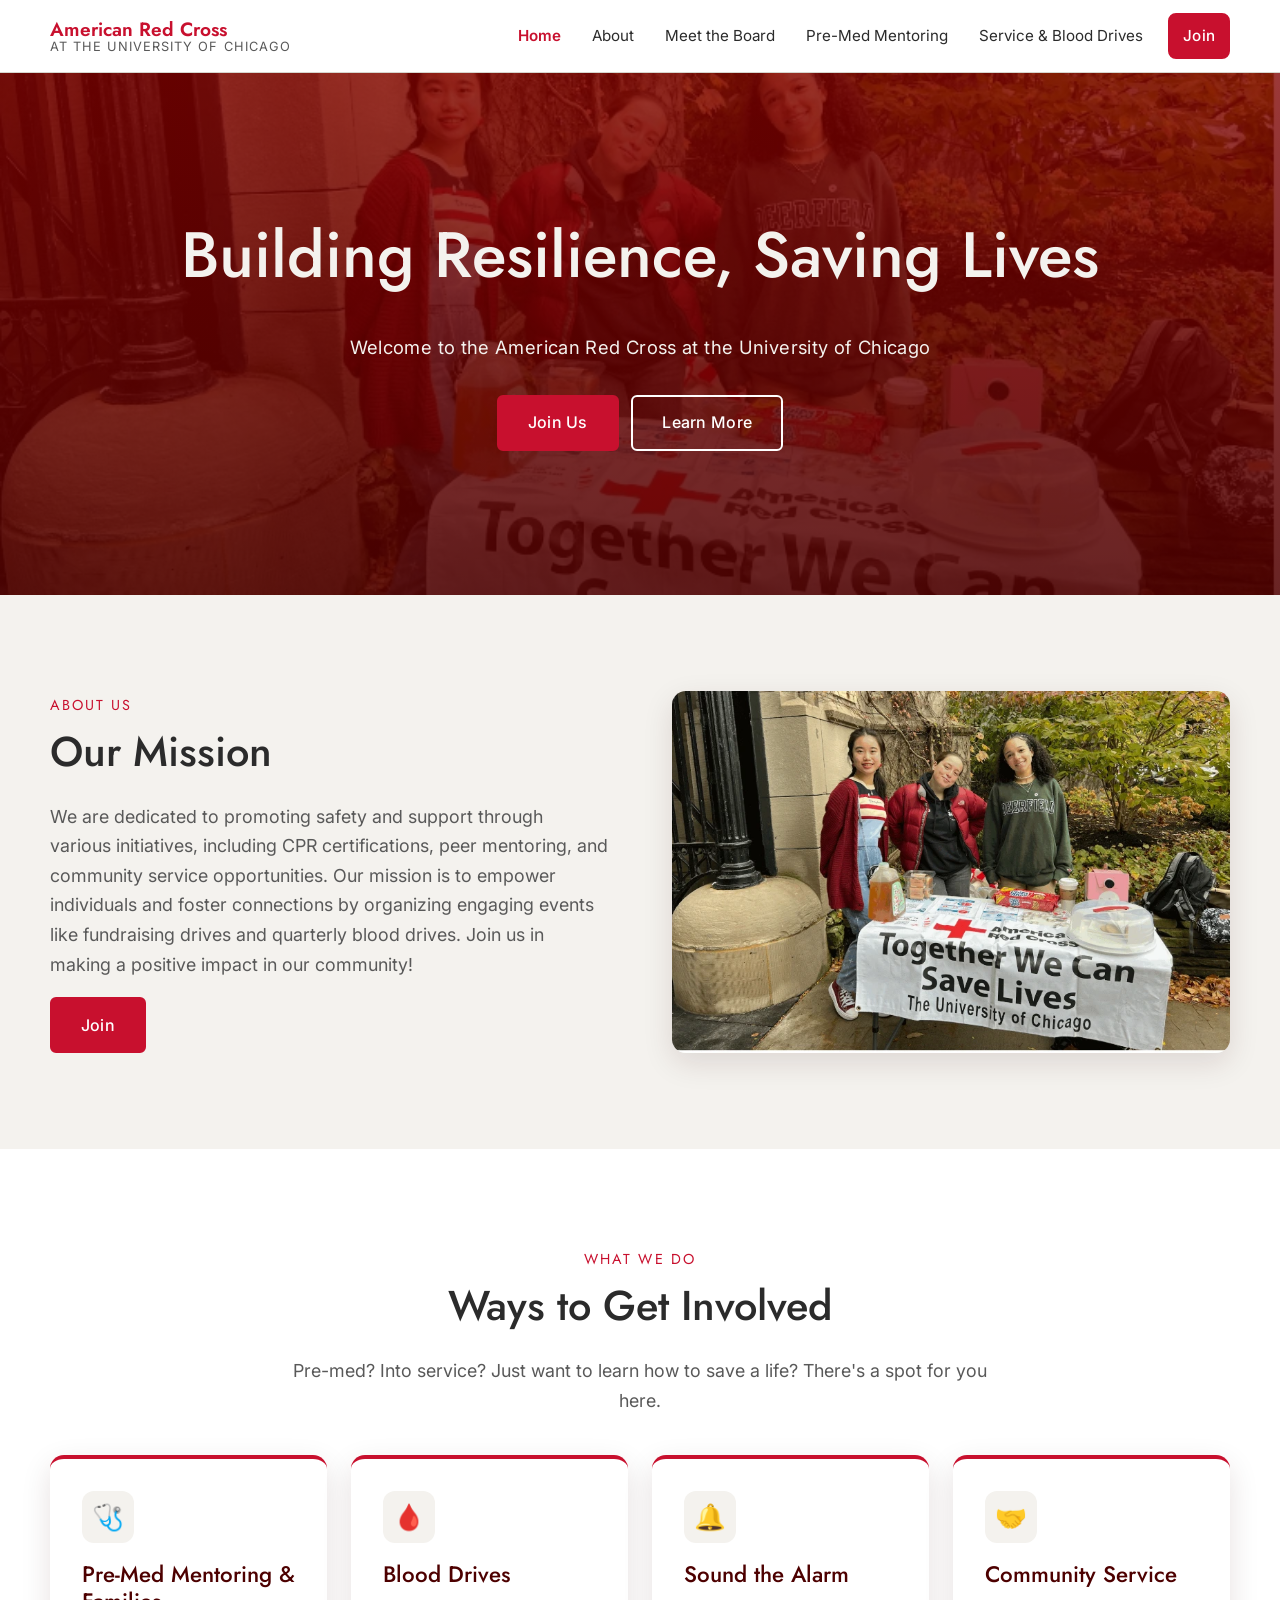
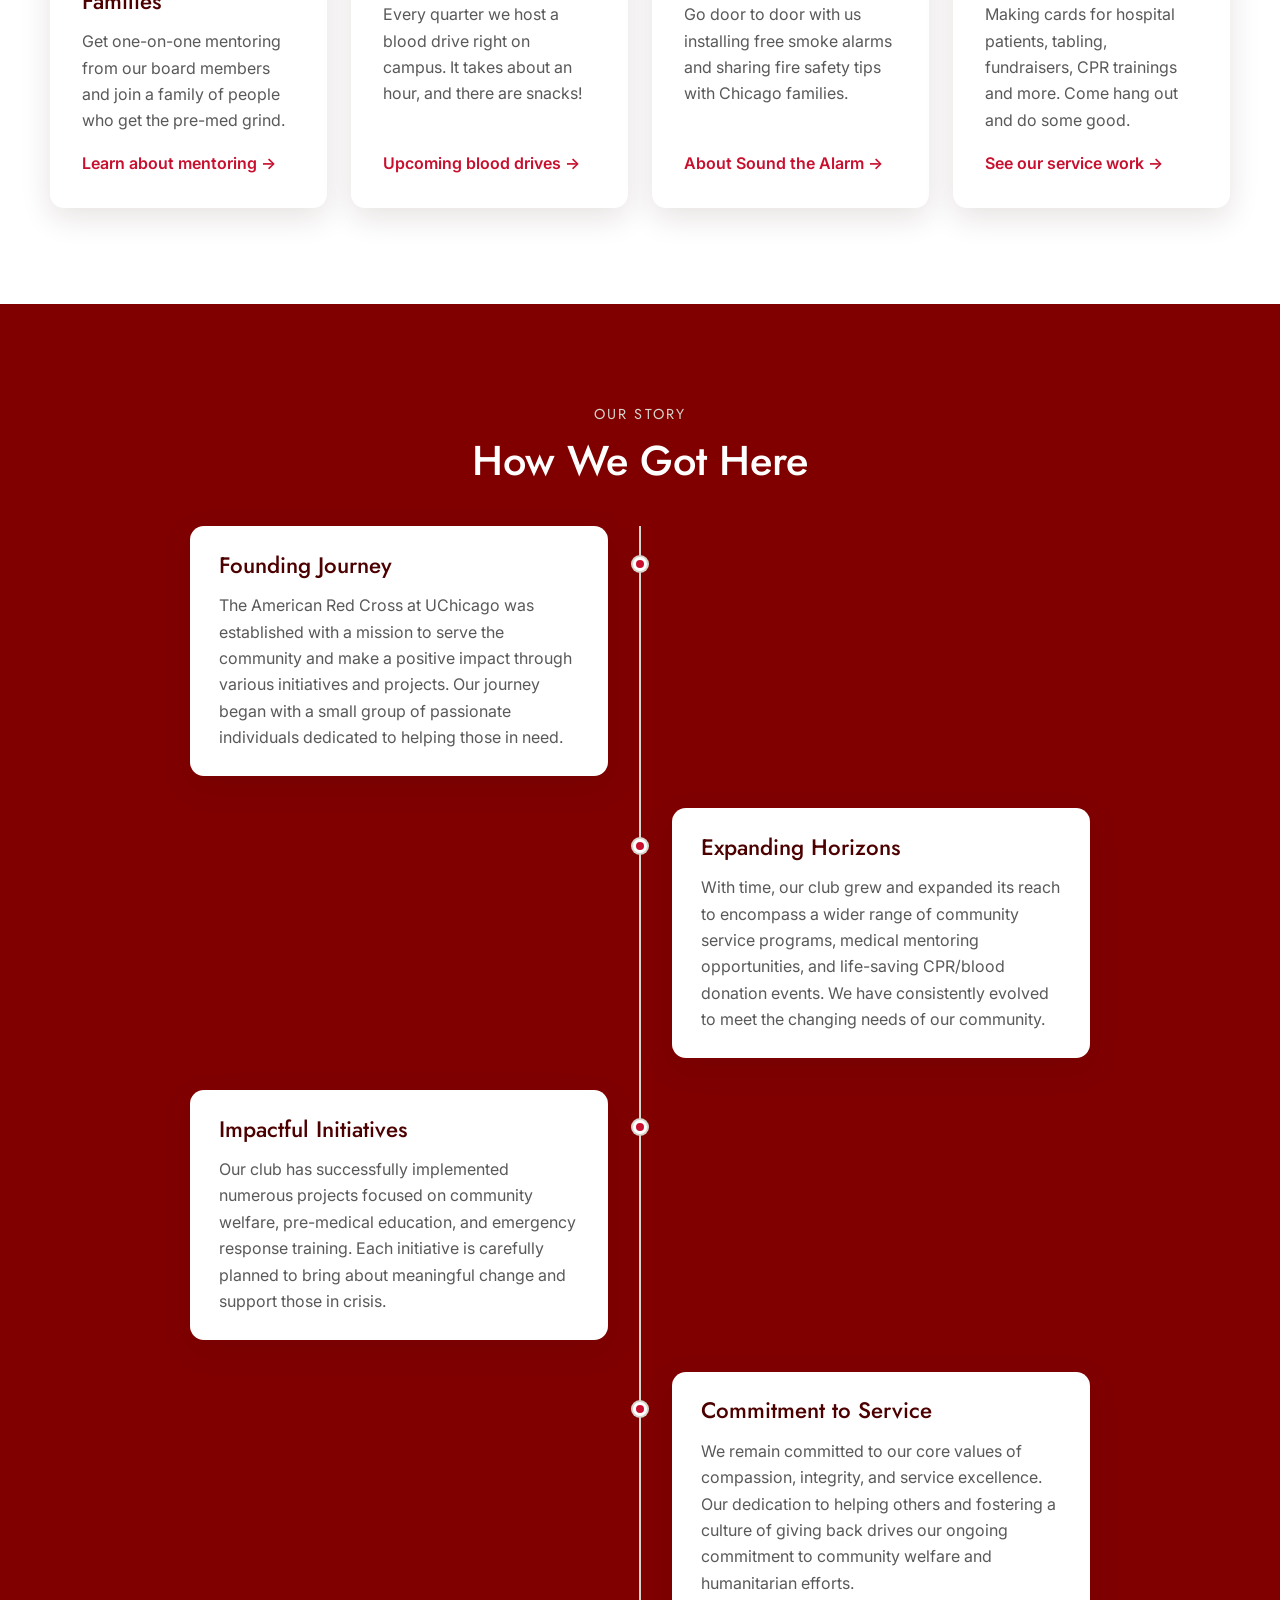
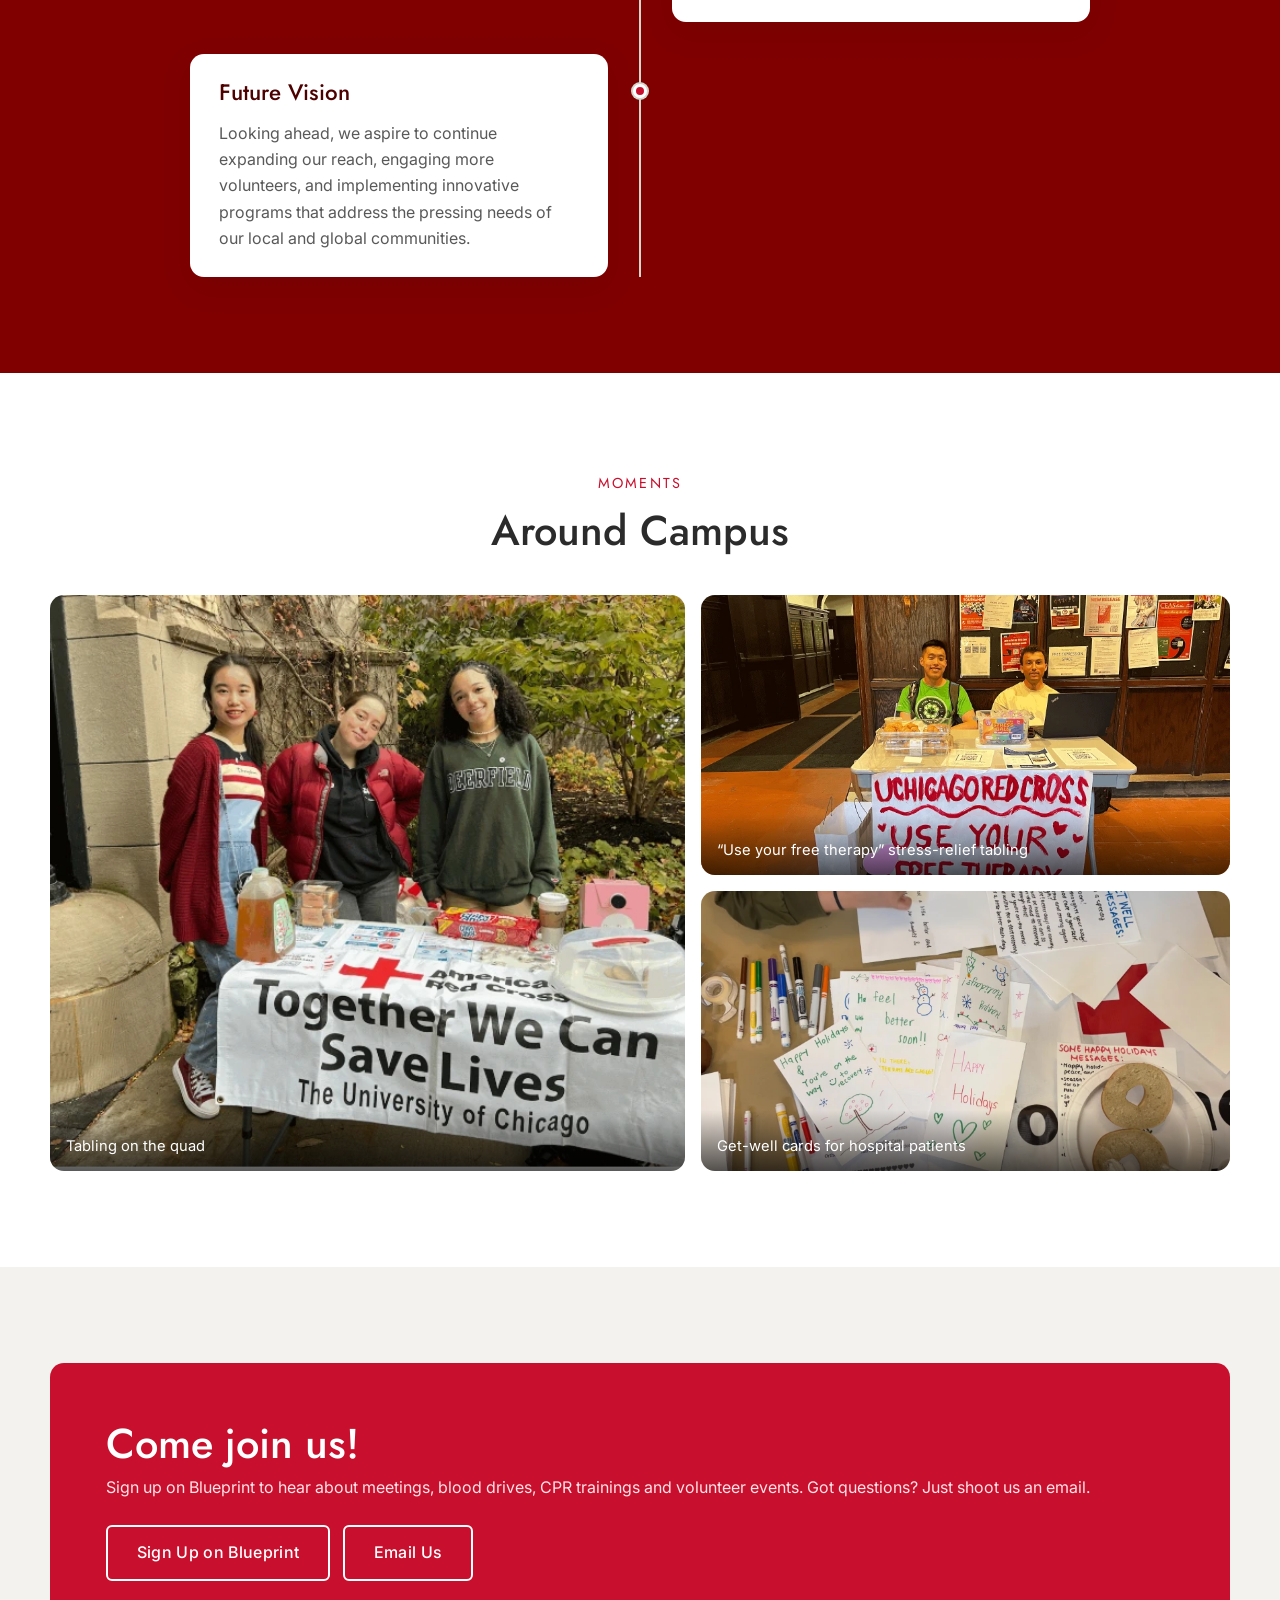
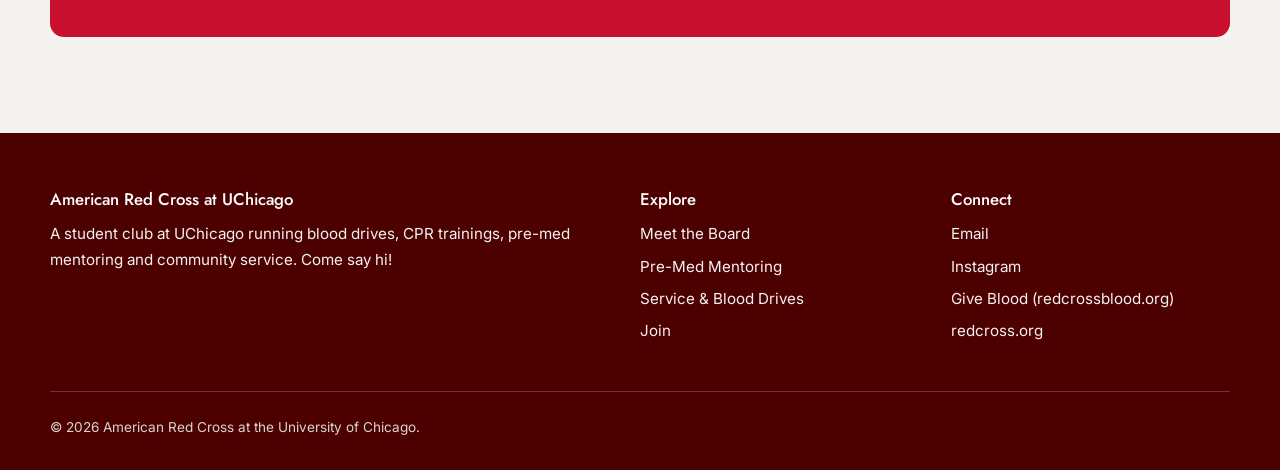
==== commit 6f05809c: "Rewrite site copy in a friendlier, more casual voice Uses the club's own pre-med mentoring blurb and" ====
--- a/index.html
+++ b/index.html
@@ -70,31 +70,31 @@
         <div class="section-head center reveal">
           <span class="eyebrow">What We Do</span>
           <h2>Ways to Get Involved</h2>
-          <p class="lead">Whether you're pre-med, passionate about service, or just want to learn to save a life, there's a place for you here.</p>
+          <p class="lead">Pre-med? Into service? Just want to learn how to save a life? There's a spot for you here.</p>
         </div>
         <div class="cards">
           <article class="card reveal">
             <div class="card-icon" aria-hidden="true">🩺</div>
             <h3>Pre-Med Mentoring &amp; Families</h3>
-            <p>Get paired with upperclassmen mentors and join a “family” for guidance on classes, research, clinical experience and the path to medical school.</p>
+            <p>Get one-on-one mentoring from our board members and join a family of people who get the pre-med grind.</p>
             <a class="card-link" href="mentoring.html">Learn about mentoring</a>
           </article>
           <article class="card reveal">
             <div class="card-icon" aria-hidden="true">🩸</div>
             <h3>Blood Drives</h3>
-            <p>We host quarterly blood drives on campus. One donation can help save more than one life.</p>
+            <p>Every quarter we host a blood drive right on campus. It takes about an hour, and there are snacks!</p>
             <a class="card-link" href="service.html#blood-drives">Upcoming blood drives</a>
           </article>
           <article class="card reveal">
             <div class="card-icon" aria-hidden="true">🔔</div>
             <h3>Sound the Alarm</h3>
-            <p>Help install free smoke alarms and share fire safety tips with families in Chicago neighborhoods.</p>
+            <p>Go door to door with us installing free smoke alarms and sharing fire safety tips with Chicago families.</p>
             <a class="card-link" href="service.html#sound-the-alarm">About Sound the Alarm</a>
           </article>
           <article class="card reveal">
             <div class="card-icon" aria-hidden="true">🤝</div>
             <h3>Community Service</h3>
-            <p>From get-well cards for hospital patients to fundraising drives and CPR certifications, we show up for our community.</p>
+            <p>Making cards for hospital patients, tabling, fundraisers, CPR trainings and more. Come hang out and do some good.</p>
             <a class="card-link" href="service.html#community-service">See our service work</a>
           </article>
         </div>
@@ -106,7 +106,7 @@
       <div class="container">
         <div class="section-head center reveal">
           <span class="eyebrow">Our Story</span>
-          <h2>From a Small Group to a Campus Community</h2>
+          <h2>How We Got Here</h2>
         </div>
         <div class="timeline">
           <article class="timeline-item reveal">
@@ -147,7 +147,7 @@
           </figure>
           <figure>
             <img src="assets/img/free-therapy-table.webp" alt="Two members at a table with a hand-painted 'UChicago Red Cross: Use Your Free Therapy' sign" loading="lazy" width="786" height="596" />
-            <figcaption>“Use your free therapy” — stress-relief tabling</figcaption>
+            <figcaption>“Use your free therapy” stress-relief tabling</figcaption>
           </figure>
           <figure>
             <img src="assets/img/get-well-cards.webp" alt="Handmade get-well and happy holidays cards spread across a table with markers" loading="lazy" width="794" height="592" />
@@ -162,8 +162,8 @@
       <div class="container">
         <div class="cta reveal">
           <div>
-            <h2>Join the American Red Cross at UChicago</h2>
-            <p>Sign up through UChicago Blueprint to hear about general meetings, blood drives, CPR trainings and volunteer events.</p>
+            <h2>Come join us!</h2>
+            <p>Sign up on Blueprint to hear about meetings, blood drives, CPR trainings and volunteer events. Got questions? Just shoot us an email.</p>
           </div>
           <div class="btn-row">
             <!-- TODO: swap in the direct link to our club page on Blueprint -->
@@ -180,7 +180,7 @@
       <div class="footer-grid">
         <div>
           <h4>American Red Cross at UChicago</h4>
-          <p>A student club of the American Red Cross at the University of Chicago. Building resilience and saving lives through service, education and blood donation.</p>
+          <p>A student club at UChicago running blood drives, CPR trainings, pre-med mentoring and community service. Come say hi!</p>
         </div>
         <div>
           <h4>Explore</h4>
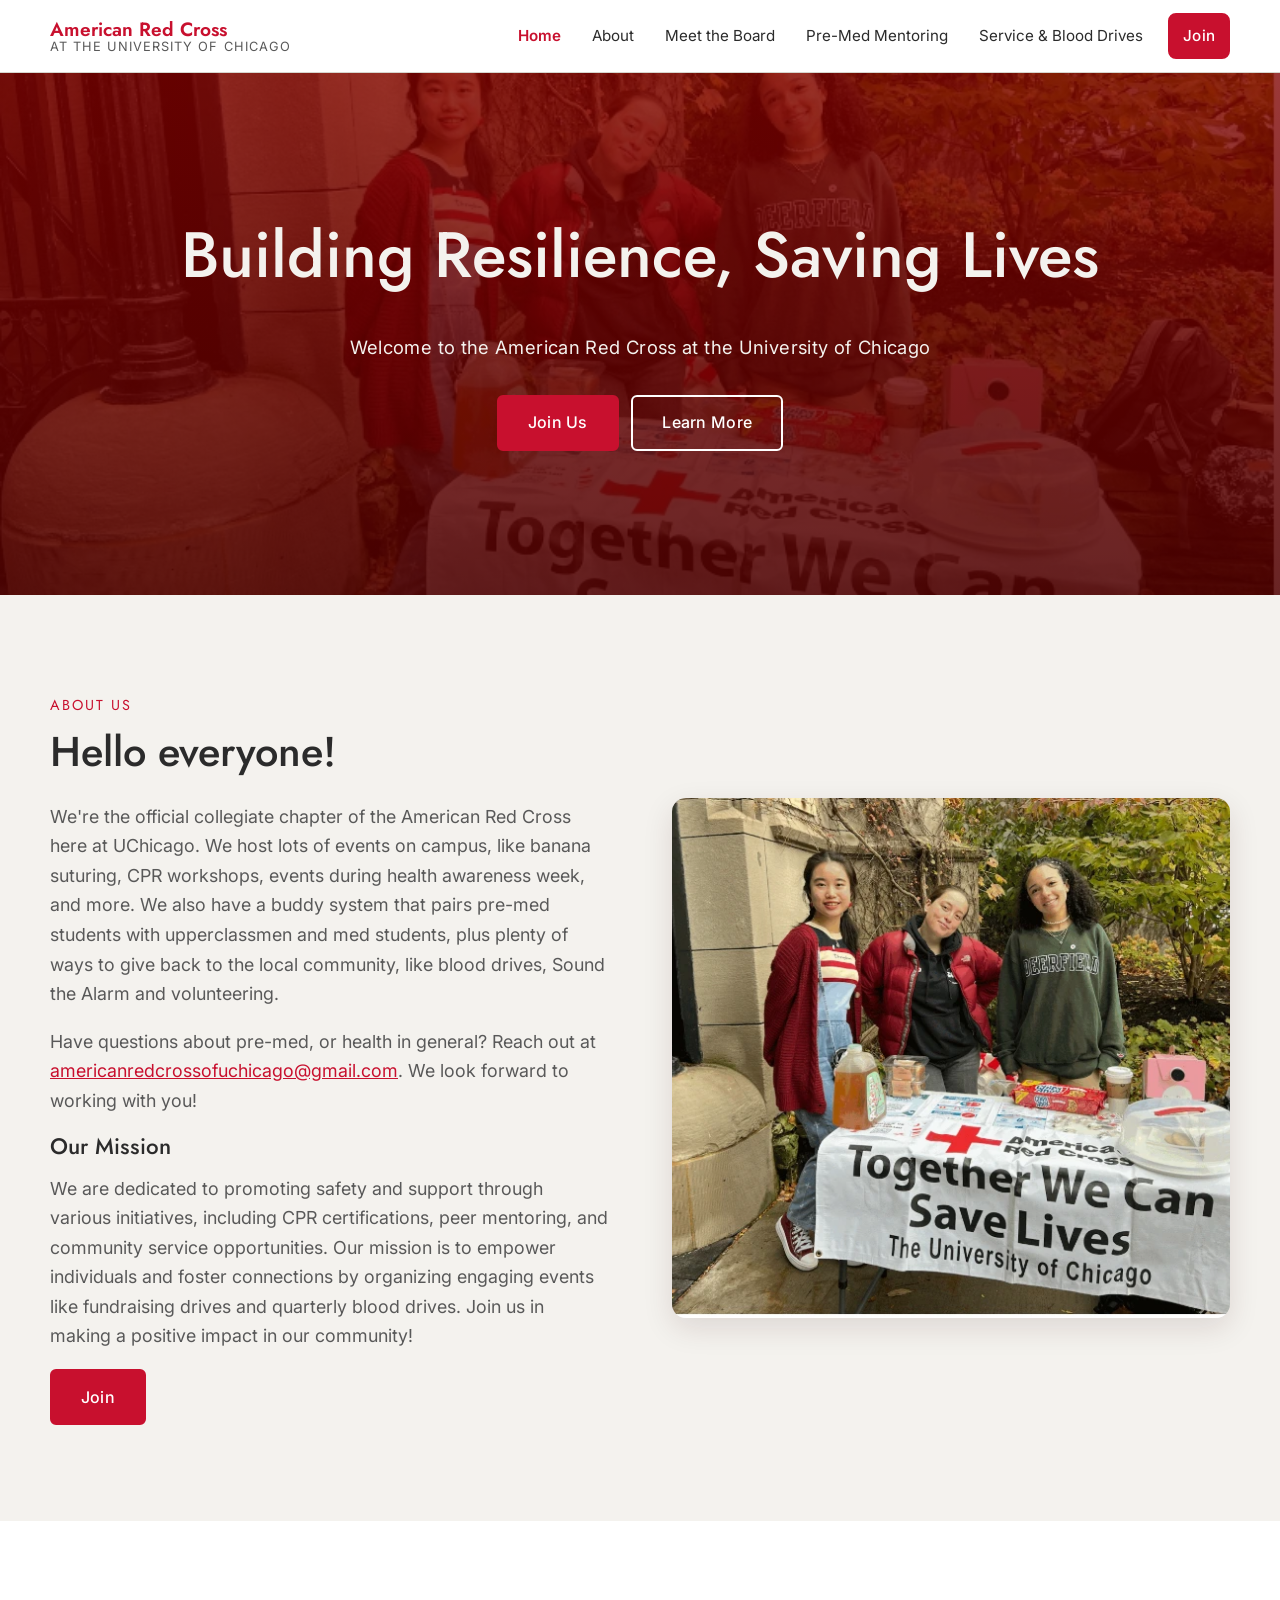
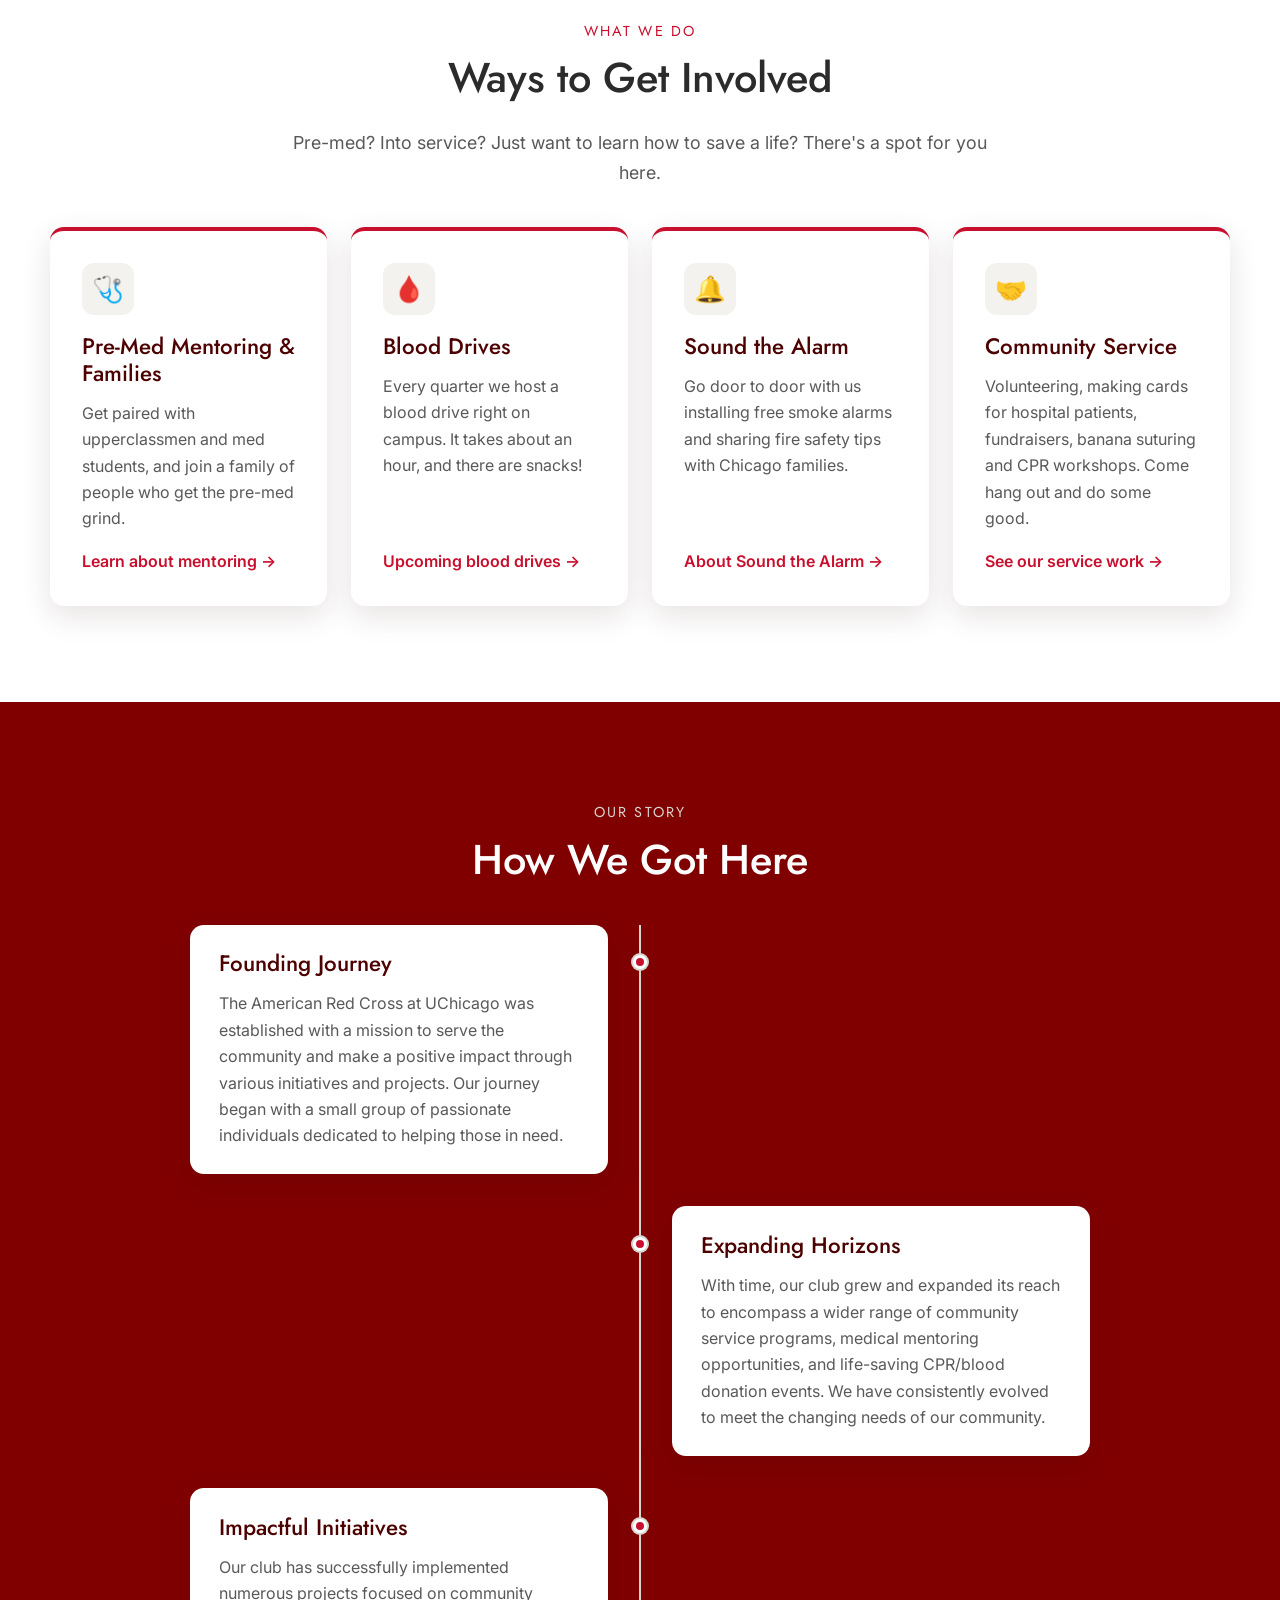
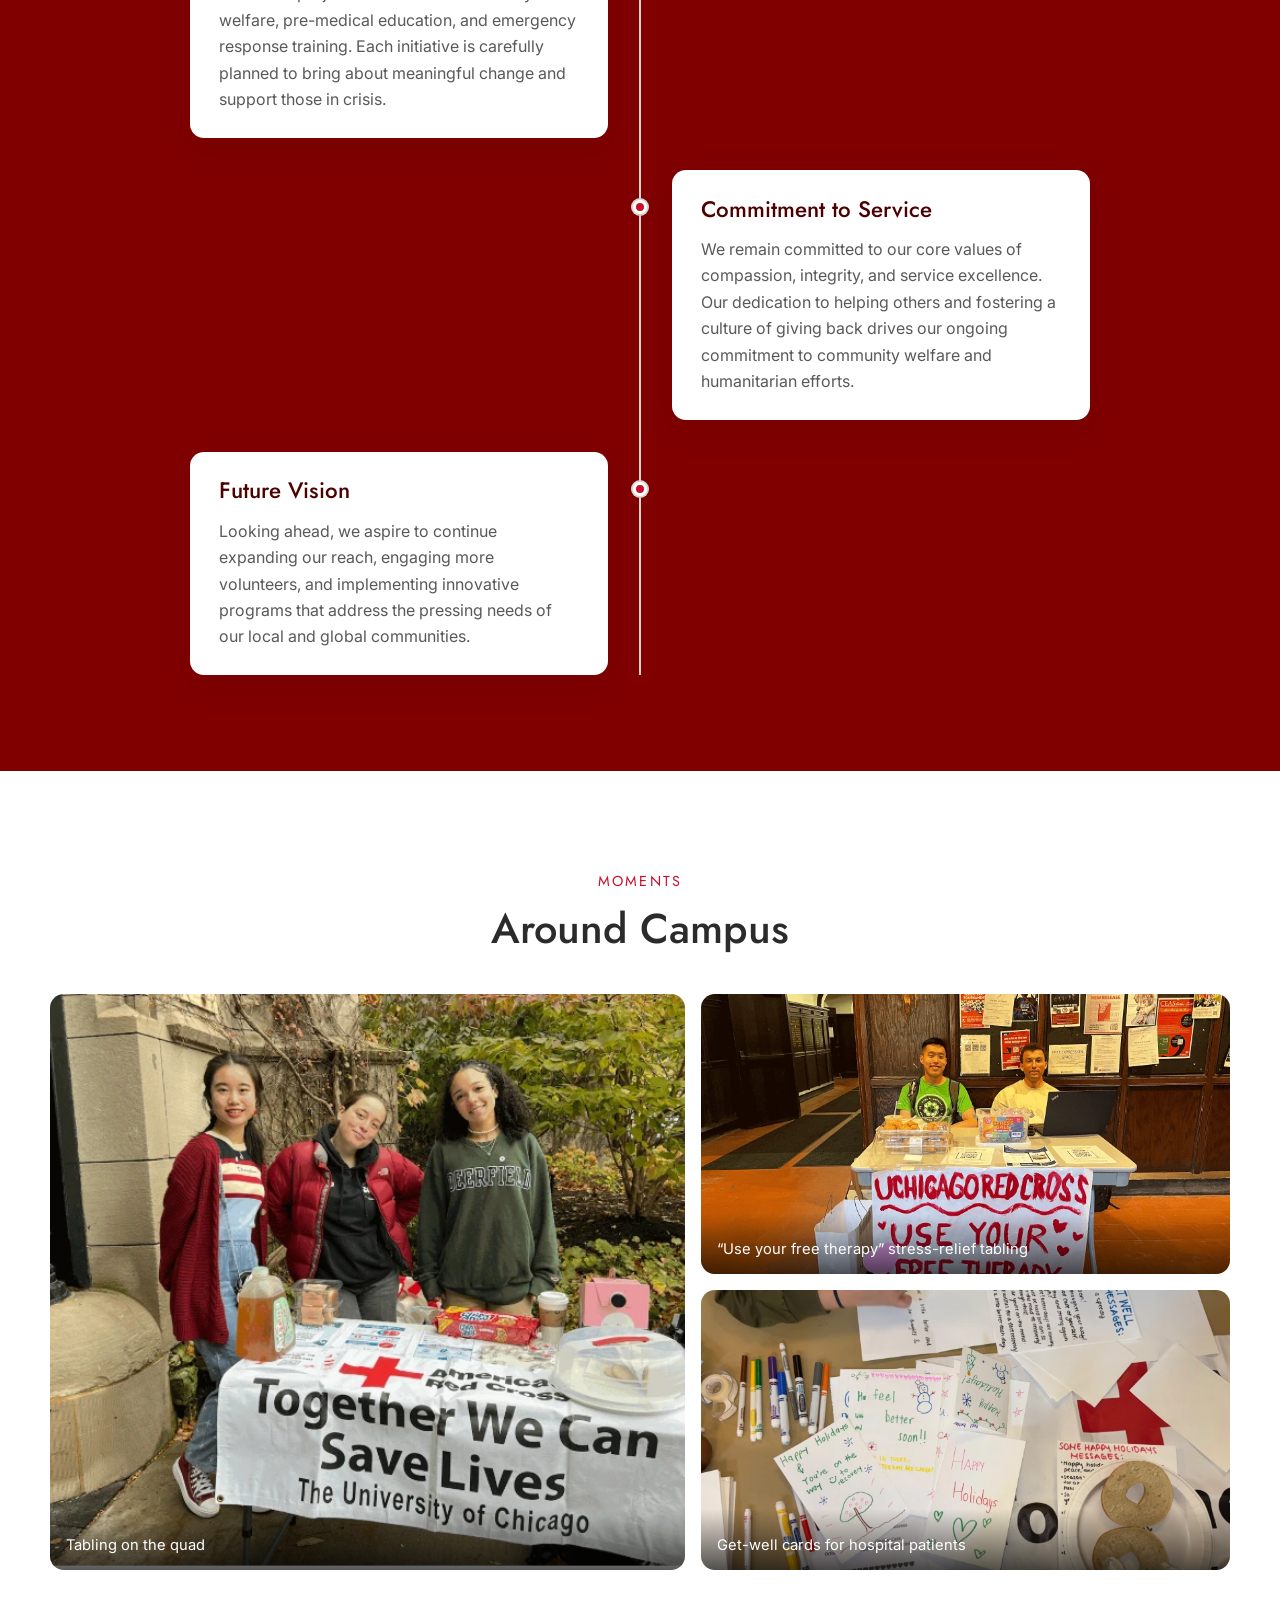
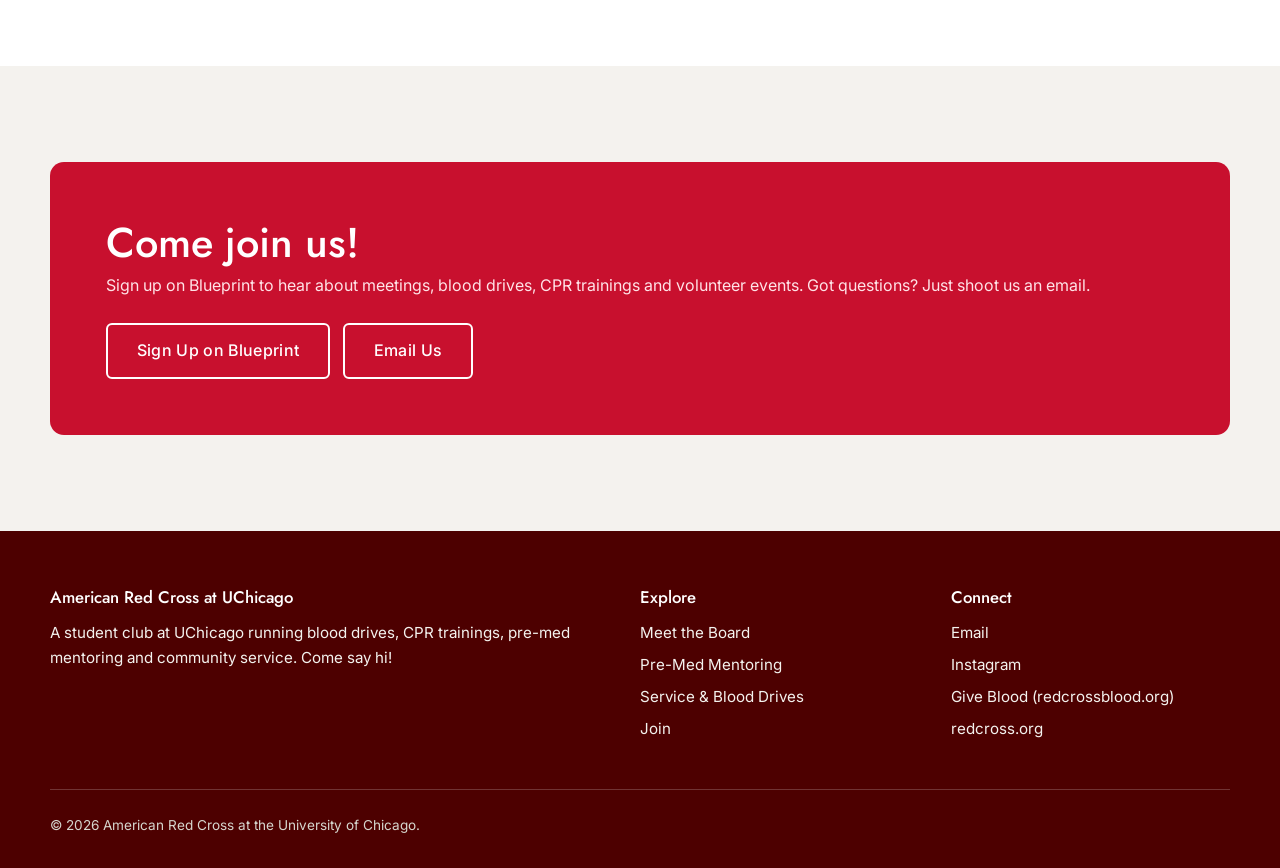
==== commit 5c5ce77e: "Add welcome intro, hide board positions for now - Home About section uses the club's welcome text - " ====
--- a/index.html
+++ b/index.html
@@ -49,7 +49,20 @@
       <div class="container split">
         <div class="reveal">
           <span class="eyebrow">About Us</span>
-          <h2>Our Mission</h2>
+          <h2>Hello everyone!</h2>
+          <p class="lead">
+            We're the official collegiate chapter of the American Red Cross here at UChicago. We host
+            lots of events on campus, like banana suturing, CPR workshops, events during health
+            awareness week, and more. We also have a buddy system that pairs pre-med students with
+            upperclassmen and med students, plus plenty of ways to give back to the local community,
+            like blood drives, Sound the Alarm and volunteering.
+          </p>
+          <p class="lead">
+            Have questions about pre-med, or health in general? Reach out at
+            <a href="mailto:americanredcrossofuchicago@gmail.com">americanredcrossofuchicago@gmail.com</a>.
+            We look forward to working with you!
+          </p>
+          <h3>Our Mission</h3>
           <p class="lead">
             We are dedicated to promoting safety and support through various initiatives, including
             CPR certifications, peer mentoring, and community service opportunities. Our mission is to
@@ -76,7 +89,7 @@
           <article class="card reveal">
             <div class="card-icon" aria-hidden="true">🩺</div>
             <h3>Pre-Med Mentoring &amp; Families</h3>
-            <p>Get one-on-one mentoring from our board members and join a family of people who get the pre-med grind.</p>
+            <p>Get paired with upperclassmen and med students, and join a family of people who get the pre-med grind.</p>
             <a class="card-link" href="mentoring.html">Learn about mentoring</a>
           </article>
           <article class="card reveal">
@@ -94,7 +107,7 @@
           <article class="card reveal">
             <div class="card-icon" aria-hidden="true">🤝</div>
             <h3>Community Service</h3>
-            <p>Making cards for hospital patients, tabling, fundraisers, CPR trainings and more. Come hang out and do some good.</p>
+            <p>Volunteering, making cards for hospital patients, fundraisers, banana suturing and CPR workshops. Come hang out and do some good.</p>
             <a class="card-link" href="service.html#community-service">See our service work</a>
           </article>
         </div>
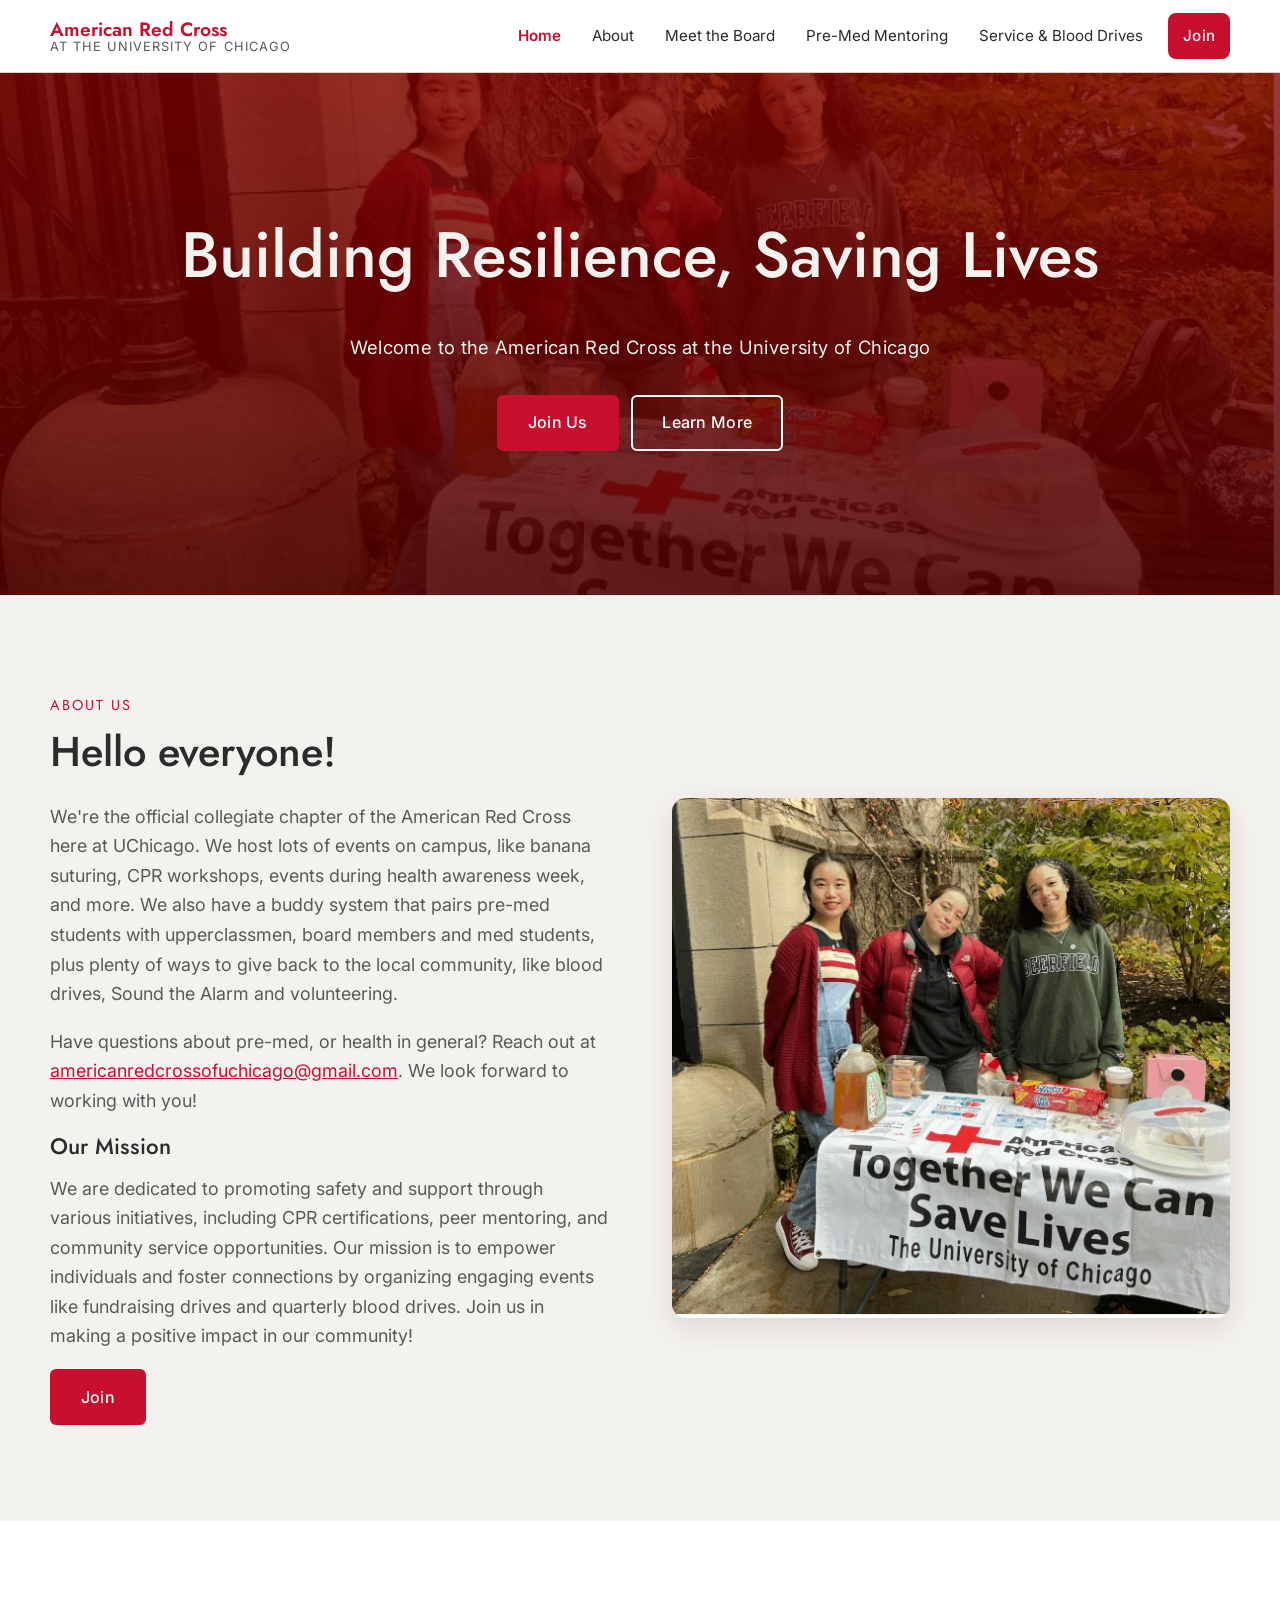
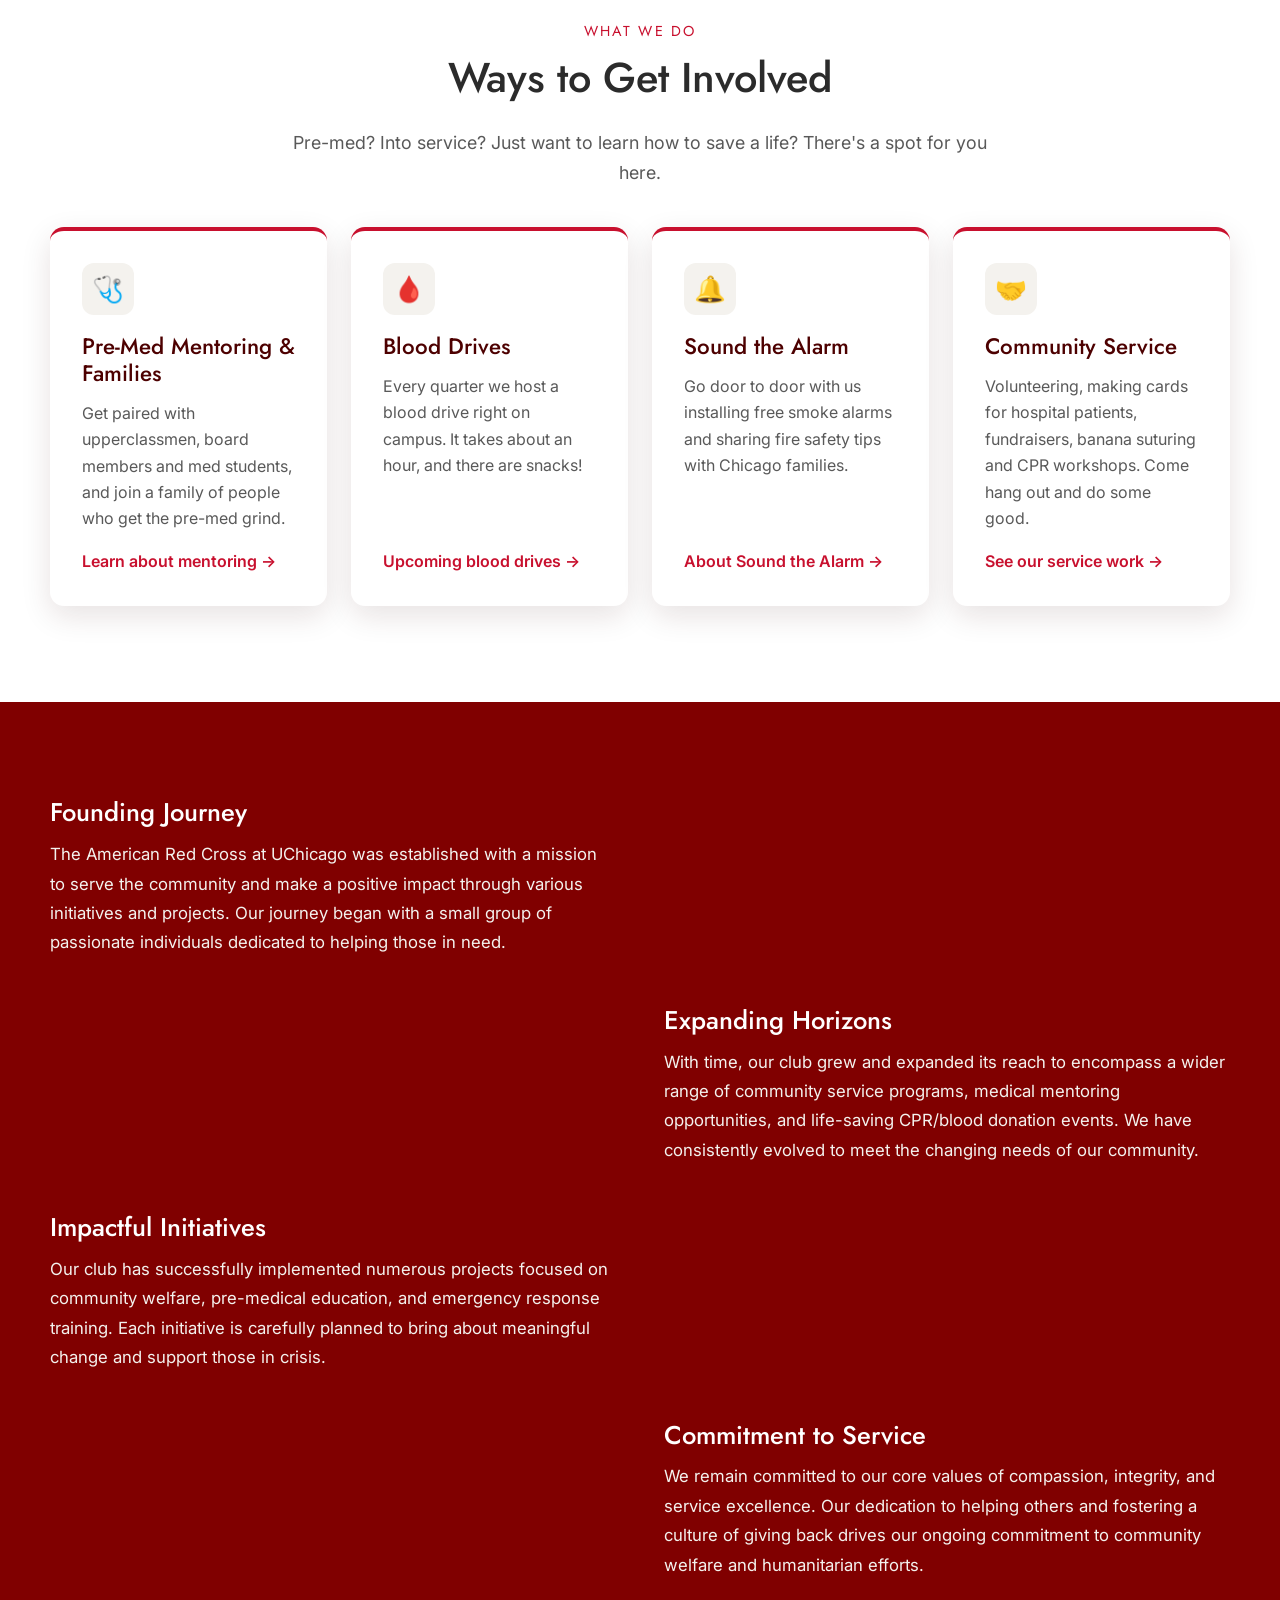
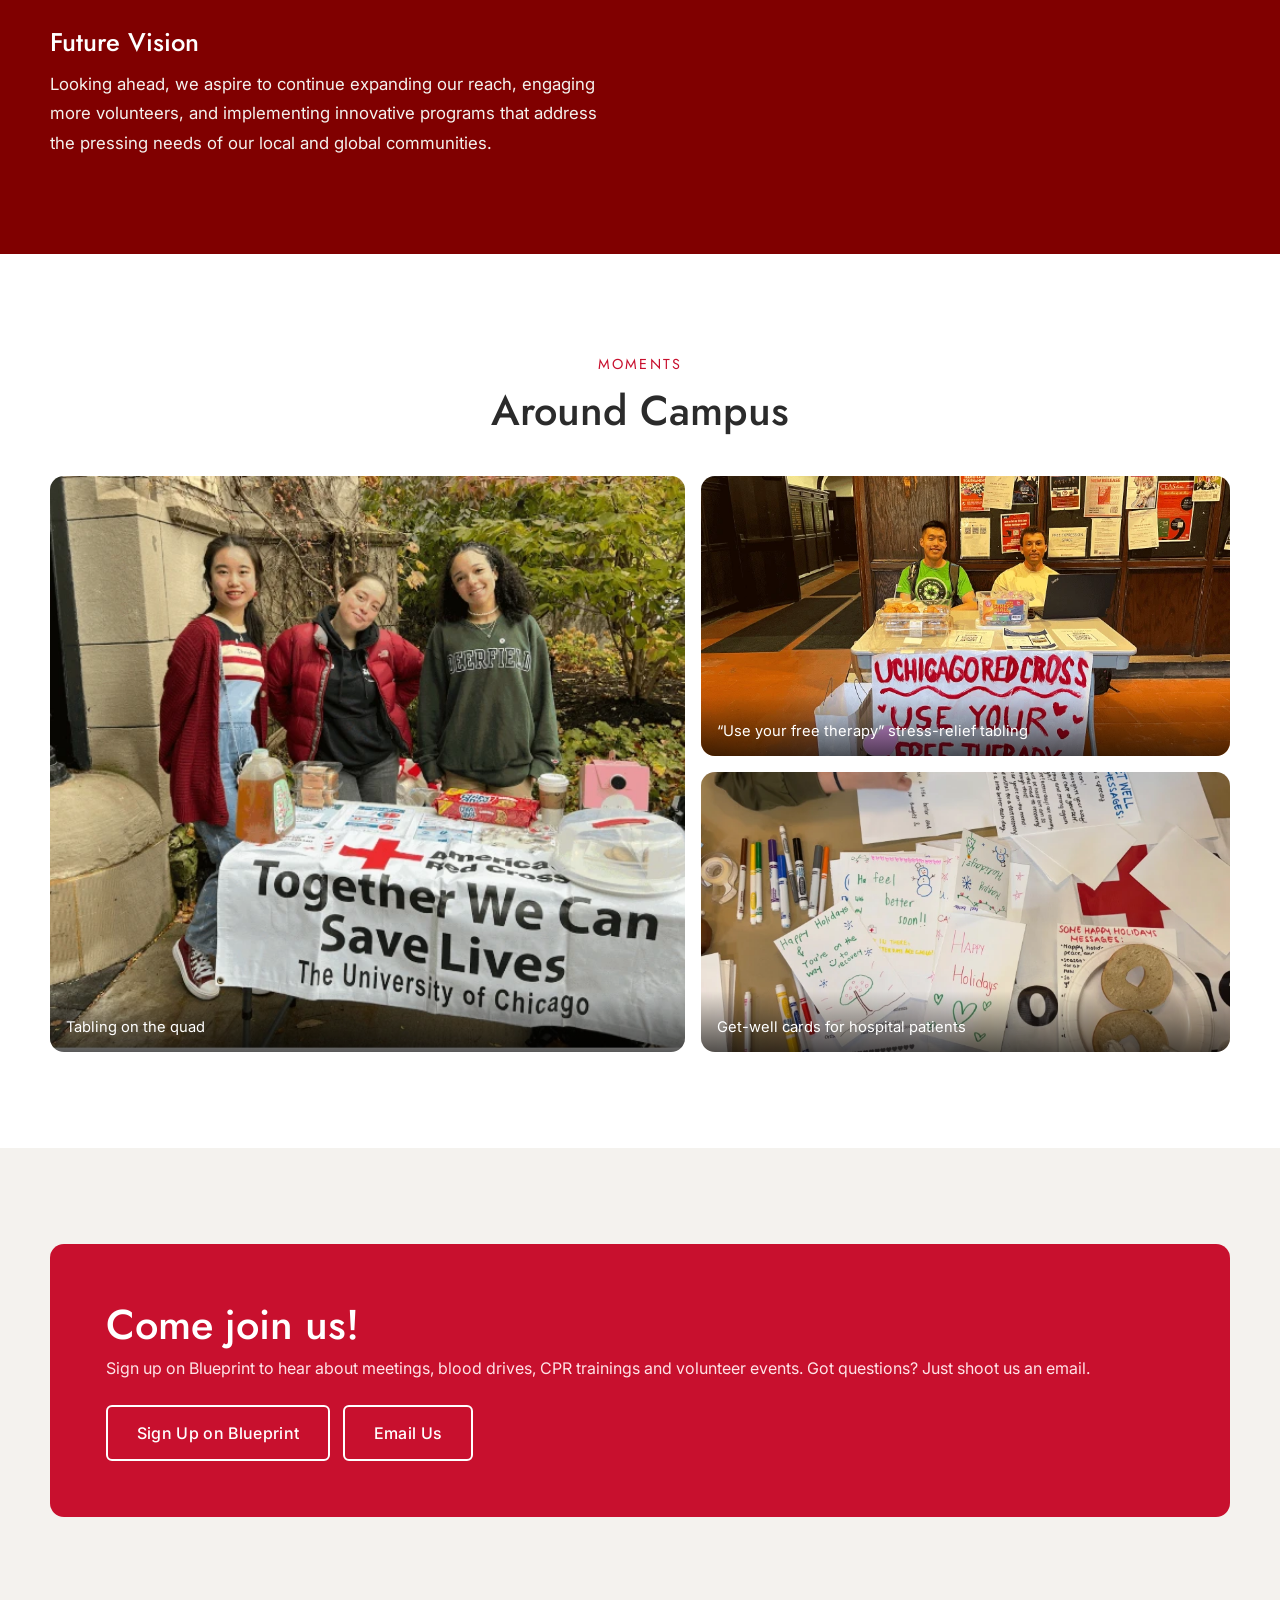
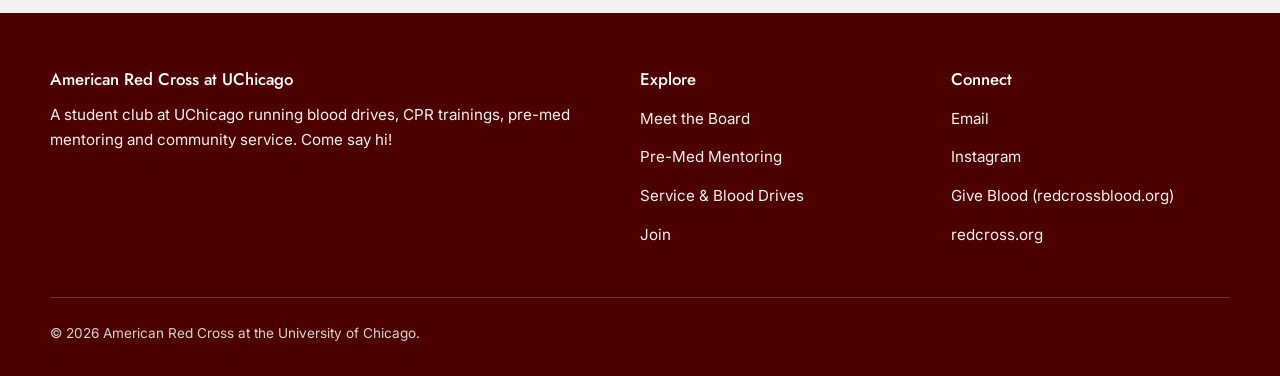
==== commit e1375005: "Restore original Our Story layout, fix mobile overflow - Our Story goes back to the staggered left/r" ====
--- a/index.html
+++ b/index.html
@@ -54,7 +54,7 @@
             We're the official collegiate chapter of the American Red Cross here at UChicago. We host
             lots of events on campus, like banana suturing, CPR workshops, events during health
             awareness week, and more. We also have a buddy system that pairs pre-med students with
-            upperclassmen and med students, plus plenty of ways to give back to the local community,
+            upperclassmen, board members and med students, plus plenty of ways to give back to the local community,
             like blood drives, Sound the Alarm and volunteering.
           </p>
           <p class="lead">
@@ -89,7 +89,7 @@
           <article class="card reveal">
             <div class="card-icon" aria-hidden="true">🩺</div>
             <h3>Pre-Med Mentoring &amp; Families</h3>
-            <p>Get paired with upperclassmen and med students, and join a family of people who get the pre-med grind.</p>
+            <p>Get paired with upperclassmen, board members and med students, and join a family of people who get the pre-med grind.</p>
             <a class="card-link" href="mentoring.html">Learn about mentoring</a>
           </article>
           <article class="card reveal">
@@ -114,31 +114,27 @@
       </div>
     </section>
 
-    <!-- Story timeline -->
-    <section class="section section-maroon">
-      <div class="container">
-        <div class="section-head center reveal">
-          <span class="eyebrow">Our Story</span>
-          <h2>How We Got Here</h2>
-        </div>
-        <div class="timeline">
-          <article class="timeline-item reveal">
+    <!-- Our story: staggered left/right, like the original site -->
+    <section class="section section-maroon" aria-label="Our story">
+      <div class="container">
+        <div class="story">
+          <article class="story-item reveal">
             <h3>Founding Journey</h3>
             <p>The American Red Cross at UChicago was established with a mission to serve the community and make a positive impact through various initiatives and projects. Our journey began with a small group of passionate individuals dedicated to helping those in need.</p>
           </article>
-          <article class="timeline-item reveal">
+          <article class="story-item reveal">
             <h3>Expanding Horizons</h3>
             <p>With time, our club grew and expanded its reach to encompass a wider range of community service programs, medical mentoring opportunities, and life-saving CPR/blood donation events. We have consistently evolved to meet the changing needs of our community.</p>
           </article>
-          <article class="timeline-item reveal">
+          <article class="story-item reveal">
             <h3>Impactful Initiatives</h3>
             <p>Our club has successfully implemented numerous projects focused on community welfare, pre-medical education, and emergency response training. Each initiative is carefully planned to bring about meaningful change and support those in crisis.</p>
           </article>
-          <article class="timeline-item reveal">
+          <article class="story-item reveal">
             <h3>Commitment to Service</h3>
             <p>We remain committed to our core values of compassion, integrity, and service excellence. Our dedication to helping others and fostering a culture of giving back drives our ongoing commitment to community welfare and humanitarian efforts.</p>
           </article>
-          <article class="timeline-item reveal">
+          <article class="story-item reveal">
             <h3>Future Vision</h3>
             <p>Looking ahead, we aspire to continue expanding our reach, engaging more volunteers, and implementing innovative programs that address the pressing needs of our local and global communities.</p>
           </article>
--- a/assets/css/styles.css
+++ b/assets/css/styles.css
@@ -42,6 +42,7 @@
 img { max-width: 100%; display: block; }
 
 a { color: var(--red); }
+a[href^="mailto:"] { overflow-wrap: anywhere; }
 a:hover { color: var(--red-dark); }
 
 h1, h2, h3, h4 {
@@ -247,6 +248,7 @@
   align-items: center;
 }
 .split.reverse > :first-child { order: 2; }
+.split > * { min-width: 0; }
 
 @media (max-width: 820px) {
   .split { grid-template-columns: 1fr; }
@@ -262,55 +264,21 @@
   object-fit: cover;
 }
 
-/* ---------- Story timeline ---------- */
-
-.timeline {
-  position: relative;
-  display: grid;
-  gap: 2rem;
-  max-width: 900px;
-  margin: 0 auto;
-}
-.timeline::before {
-  content: "";
-  position: absolute;
-  left: 50%;
-  top: 0;
-  bottom: 0;
-  width: 2px;
-  background: var(--stone);
-  transform: translateX(-50%);
-}
-.timeline-item {
-  position: relative;
-  width: calc(50% - 2rem);
-  background: var(--white);
-  color: var(--ink);
-  padding: 1.6rem 1.8rem;
-  border-radius: var(--radius);
-  box-shadow: var(--shadow);
-}
-.timeline-item:nth-child(even) { margin-left: auto; }
-.timeline-item::after {
-  content: "";
-  position: absolute;
-  top: 1.9rem;
-  width: 14px;
-  height: 14px;
-  border-radius: 50%;
-  background: var(--red);
-  border: 3px solid var(--white);
-  box-shadow: 0 0 0 2px var(--stone);
-}
-.timeline-item:nth-child(odd)::after { right: calc(-2rem - 7px); }
-.timeline-item:nth-child(even)::after { left: calc(-2rem - 7px); }
-.timeline-item h3 { color: var(--maroon-dark); }
-.timeline-item p { margin: 0; color: var(--muted); }
+/* ---------- Our story (staggered two-column, as on the original site) ---------- */
+
+.story {
+  display: flex;
+  flex-direction: column;
+  gap: clamp(1.5rem, 4vw, 3rem);
+}
+.story-item { width: 48%; }
+.story-item:nth-child(even) { margin-left: auto; }
+.story-item h3 { color: var(--white); font-size: 1.6rem; margin-bottom: 0.7rem; }
+.story-item p { color: var(--cream); margin: 0; font-size: 1.05rem; line-height: 1.75; }
 
 @media (max-width: 720px) {
-  .timeline::before { left: 8px; }
-  .timeline-item { width: auto; margin-left: 2rem !important; }
-  .timeline-item::after { left: calc(-2rem - 1px) !important; right: auto !important; }
+  .story-item { width: auto; }
+  .story-item:nth-child(even) { margin-left: 0; }
 }
 
 /* ---------- Cards ---------- */
@@ -545,7 +513,7 @@
 .site-footer h4 { color: var(--white); font-size: 1.05rem; margin-bottom: 0.8rem; }
 .site-footer ul { list-style: none; margin: 0; padding: 0; }
 .site-footer li { margin-bottom: 0.45rem; }
-.site-footer a { color: var(--cream); text-decoration: none; }
+.site-footer a { color: var(--cream); text-decoration: none; display: inline-block; padding: 0.2rem 0; }
 .site-footer a:hover { color: var(--white); text-decoration: underline; }
 .footer-bottom {
   border-top: 1px solid rgba(255, 255, 255, 0.2);
